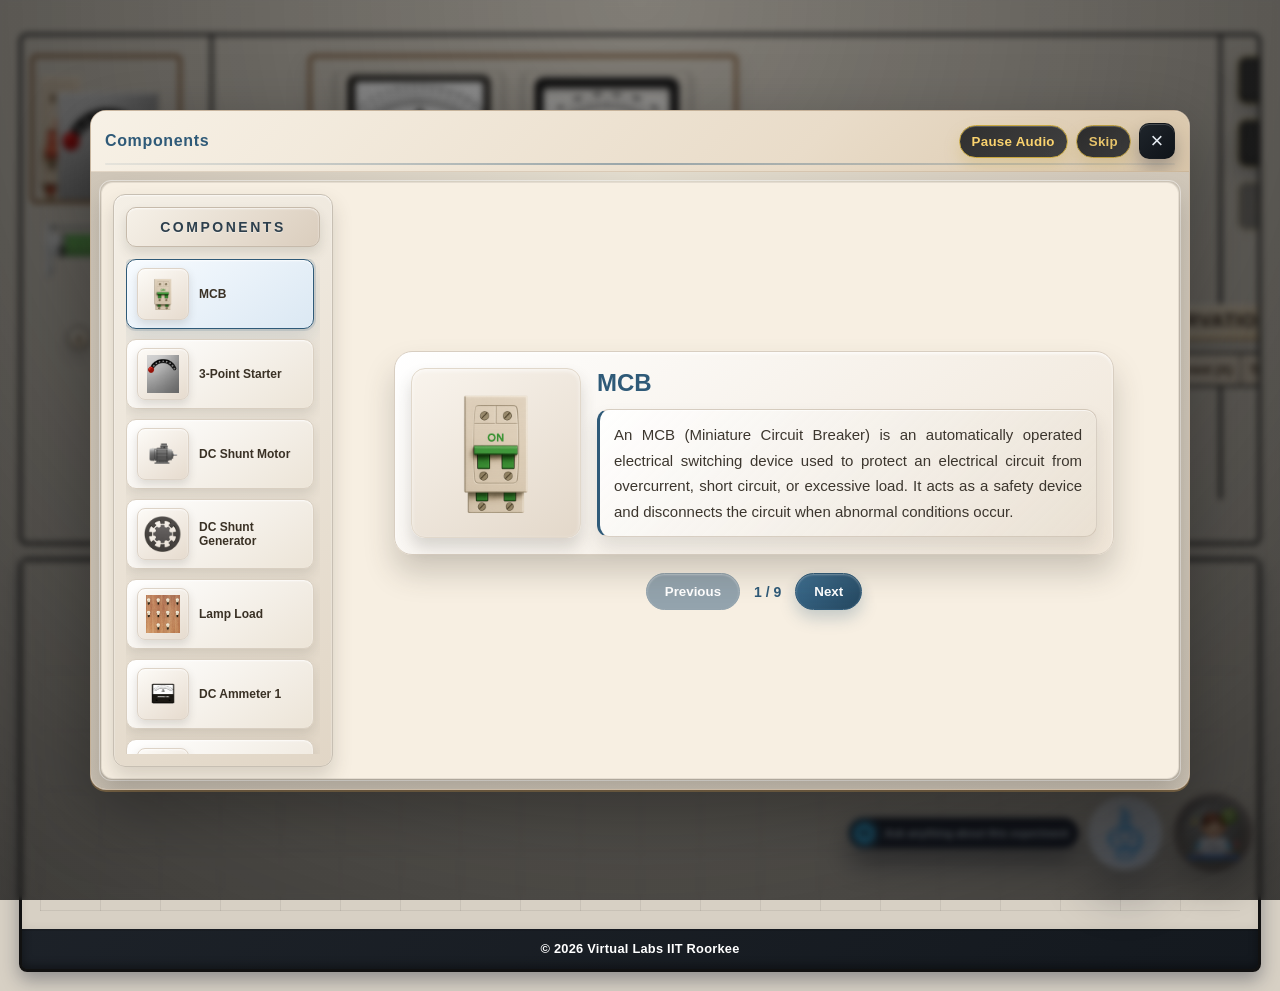
==== static/index.html @ d185694b "first commit" ====
<!DOCTYPE html>
<html lang="en">
<head>
  <meta charset="UTF-8" />
  <meta name="viewport" content="width=device-width, initial-scale=1.0" />
  <title>Virtual Labs | Electrical Machines Lab</title>
    <script src="https://unpkg.com/jsplumb/dist/js/jsplumb.min.js"></script>
    <script src="https://cdn.plot.ly/plotly-latest.min.js"></script>
  <script src="../script/vendor/html2canvas.min.js?v=20260214l"></script>

  <link rel="stylesheet" href="../css/styles.css?v=20260214l" />
  <link rel="stylesheet" href="../css/styles2.css?v=20260214l">
  <link rel="stylesheet" href="../css/chatbot.css?v=20260214l">

</head>

<body>
 <!-- Components Popup Modal -->
<div id="componentsModal" class="components-overlay is-hidden" role="dialog" aria-modal="true" aria-label="Experiment Components">
  <div class="components-overlay__backdrop" data-components-close></div>

  <div class="components-dialog" role="document">
    <div class="components-dialog__header">
      <div class="components-dialog__title">Components</div>

      <div class="components-dialog__actions">
        <button type="button" class="components-skip-btn components-audio-btn" data-components-audio aria-pressed="false">
          <span data-components-audio-label>Play Audio</span>
        </button>
        <button type="button" class="components-skip-btn" data-components-skip>Skip</button>
        <button type="button" class="components-close-btn" data-components-close aria-label="Close Components">&times;</button>
      </div>
    </div>

    <div class="components-dialog__body">
      <iframe
        title="Experiment components"
        src="components_window.html?embed=1"
        referrerpolicy="no-referrer"
        allow="autoplay"
        loading="eager"
      ></iframe>
    </div>
  </div>
</div>

  <main class="panel" >

    <section class="top-row">
      <aside class="left-column">
        <div class="mcb-starter-section">
          <div class="mcb-block">
            <img class="mcb-toggle" src="../images/mcb-off.png" alt="MCB">
            <h3 class="mcb-label">MCB</h3>
            <div>
              
                <button class="point-R">R</button>
                <div id="pointR" class="point"></div>
              
             <button class="point-B">B</button>
             
             <div id="pointB" class="point"></div>
            </div>
          </div>
          <div class="starter-block">
            <h3 class="starter-label">Starter</h3>
            <img class="starter-body" src="../images/starter.png" alt="Starter body">
            <img class="starter-handle" src="../images/starter-handle.png" alt="Starter handle">
            <div>
              <button class="point-L">L</button>
              <button class="point-A">A</button>
              <button class="point-F">F</button>

              <div id="pointL" class="point"></div>
              <div id="pointA" class="point"></div>
              <div id="pointF" class="point"></div>
            </div>

          </div>
        </div>

       
        <div class="rheostat">
          <img src="../images/Rheostat.png" alt="rheostat">
           <div>
              <button class="point-L1">I</button>
              <button class="point-L2">H</button>

              <div id="pointL1" class="point"></div>
              <div id="pointL2" class="point"></div>
            </div>
          
           
        </div>
      </aside>

      <section class="center-column">

        <!-- METER + SLOTS WRAPPER (this fixes drifting) -->
        <div class="meter-area">
 
          <div class="meter-panel">
            <div class="meters">
              
               <h3 id="voltmeter1-label">Voltmeter-1</h3>
               <h3 id="ammter1-label">Ammeter-1</h3>
              

              <div class="meter-card">
                <img class="ammeter-img" src="../images/ammeter.png" alt="Ammeter">
                <div class="meter-needle1">
                  <img src="../images/needle.png" alt="needle">
                </div>
                
                <div>
                    <button class="point-C">C</button>
                   <button class="point-D">D</button>
                     
                    <div id="pointC" class="point"></div>
                   <div id="pointD" class="point"></div>
                   
                </div>
              </div>

              <div class="meter-card">
                 <img id="vlt" src="../images/voltmeter.png" alt="Voltmeter">
                <div class="meter-needle3">
                  <img src="../images/needle.png" alt="needle">
                </div>
                <div>
                   <button class="point-E">E</button>
                   <button class="point-G">G</button>
                     
                   <div id="pointE" class="point"></div>
                   <div id="pointG" class="point"></div>
                   
                </div>
            </div>
          </div>
        </div>
         
        <div class="workspace">
          
          <div class="equipment-row">
            
            <div class="assembly">
             
              <div class="motor-box">
                <img src="../images/shuntmotor.png" alt="Motor">
                <h3 class="dc-motor-label">
                  DC Shunt Motor
                </h3>
                <div>
                  <button class="point-A1">A1</button>
                  <button class="point-Z1">Z1</button>
                        
                  <div id="pointA1" class="point"></div>
                  <div id="pointZ1" class="point"></div>
                   
                </div>
                <div>
                  <button class="point-A2">A2</button>
                  <button class="point-Z2">Z2</button>
                        
                  <div id="pointA2" class="point"></div>
                  <div id="pointZ2" class="point"></div>
                   
                </div>
              </div>

              <div class="coupler">
                <img src="../images/shaft.png" alt="Coupling shaft">
              </div>

              <div class="generator-box">
                <img class="generator-body" src="../images/Rotor-body.png" alt="Rotor body">
                <img class="generator-rotor" id="gr" src="../images/Generator-Rotor.png" alt="Generator rotor">               
                <h3 class="dc-generator-label">
                  DC Shunt Generator
                </h3>
                  <div>
                     <button class="point-A3">A3</button>
                     <button class="point-Z3">Z3</button>
                           
                     <div id="pointA3" class="point"></div>
                     <div id="pointZ3" class="point"></div>
                   
                </div>
                  <div>
                     <button class="point-A4">A4</button>
                     <button class="point-Z4">Z4</button>
                           
                     <div id="pointA4" class="point"></div>
                     <div id="pointZ4" class="point"></div>
                   
                </div>
              </div>
           </div>
         </div>
        </div>

        <section class="observation-section observation-floating">
          <div class="observation-header">
            <div>
              <h3 class="table-label">Observation Table</h3>
            </div>
          </div>
          <div class="observation-table-wrapper">
            <table id="observationTable">
              <thead>
                <tr>
                  <th>S. No.</th>
                  <th>Load Current (A)</th>
                  <th>Terminal Voltage (V)</th>
                </tr>
             </thead>
             <tbody id="observationBody">
             </tbody>
             </table>
          </div>
     
        </section>
             <div class="graph-actions">
          <button class="graph-pill-btn gold-btn" type="button">
            <span class="btn-icon" aria-hidden="true">
              <svg viewBox="0 0 24 24" fill="none" stroke="currentColor" stroke-width="1.9" stroke-linecap="round" stroke-linejoin="round" aria-hidden="true" focusable="false">
                <path d="M23 6l-9.5 9.5-5-5L1 18" />
                <path d="M17 6h6v6" />
              </svg>
            </span>
            <span class="btn-label">Graph</span>
          </button>
          <button class="graph-pill-btn gold-btn" type="button">
            <span class="btn-icon" aria-hidden="true">
              <svg viewBox="0 0 24 24" fill="none" stroke="currentColor" stroke-width="1.9" stroke-linecap="round" stroke-linejoin="round" aria-hidden="true" focusable="false">
                <path d="M14 2H6a2 2 0 00-2 2v16a2 2 0 002 2h12a2 2 0 002-2V8z" />
                <path d="M14 2v6h6" />
                <path d="M16 13H8" />
                <path d="M16 17H8" />
                <path d="M10 9H8" />
              </svg>
            </span>
            <span class="btn-label">Report</span>
          </button>
          <button class="graph-pill-btn gold-btn" type="button">
            <span class="btn-icon" aria-hidden="true">
              <svg viewBox="0 0 24 24" fill="none" stroke="currentColor" stroke-width="1.9" stroke-linecap="round" stroke-linejoin="round" aria-hidden="true" focusable="false">
                <path d="M6 9V2h12v7" />
                <path d="M6 18H4a2 2 0 01-2-2v-5a2 2 0 012-2h16a2 2 0 012 2v5a2 2 0 01-2 2h-2" />
                <rect x="6" y="14" width="12" height="8" />
              </svg>
            </span>
            <span class="btn-label">Print</span>
          </button>
        </div>
      </section>
      <div id="pill-stack">
         <div class="instructions-wrapper">
           <button class="pill-btn instructions-btn gold-btn" type="button">
             <span class="btn-icon" aria-hidden="true">
               <svg viewBox="0 0 24 24" fill="none" stroke="currentColor" stroke-width="1.9" stroke-linecap="round" stroke-linejoin="round" aria-hidden="true" focusable="false">
                 <circle cx="12" cy="12" r="10" />
                 <path d="M12 16v-4" />
                 <path d="M12 8h.01" />
               </svg>
             </span>
             <span class="btn-label">Instructions</span>
           </button>
            <div class="instructions-panel" role="note" aria-label="Experiment instructions preview">
             <h4>STEP 1: Make connections as per instructions below:</h4>
             <table class="conn-table">
               <tr>
                 <th>From</th>
                 <td>R</td><td>R</td><td>B</td><td>B</td><td>A2</td><td>L</td><td>F</td><td>A</td><td>L2</td><td>A4</td><td>Z4</td><td>I</td><td>J</td><td>H</td><td>H</td>
               </tr>
               <tr>
                 <th>To</th>
                 <td>C</td><td>E</td><td>G</td><td>A2</td><td>Z2</td><td>D</td><td>Z1</td><td>A1</td><td>A4</td><td>Z4</td><td>K</td><td>J</td><td>L1</td><td>A3</td><td>Z3</td>
               </tr>
             </table>
 
             <p><strong>STEP 2:</strong> Click on <b>"Check"</b> Button for checking the connections.</p>
             <p><strong>STEP 3:</strong> If connections are correct, MCB will be turned ON.</p>
             <p><strong>STEP 4:</strong> Select the number of Bulbs from the Lamp load.</p>
             <p><strong>STEP 5:</strong> Click on <b>"Add To Table"</b> Button to add the values to the Observation Table.</p>
             <p><strong>STEP 6:</strong> Add different values to the Table by increasing the lamp load.</p>
             <p><strong>STEP 7:</strong> Click on <b>"Graph"</b> Button to create the graph.</p>
             <p><strong>STEP 8:</strong> Click on <b>"Print"</b> Button to print the webpage.</p>
             <p><strong>STEP 9:</strong> Click on <b>"Reset"</b> Button to reset the webpage.</p>
           </div>
          </div>
          <button class="pill-btn speak-btn gold-btn" type="button" aria-pressed="false" >
            <span class="speak-btn__icon" aria-hidden="true">
              <svg class="speak-btn__svg" viewBox="0 0 24 24" fill="none" stroke="currentColor" stroke-width="1.8" stroke-linecap="round" stroke-linejoin="round" focusable="false" aria-hidden="true">
                <path d="M11 5L6 9H3v6h3l5 4V5z" />
                <path class="speak-btn__wave wave-1" d="M15.5 8.5a4 4 0 010 7" />
                <path class="speak-btn__wave wave-2" d="M17.8 6.2a7 7 0 010 11.6" />
                <path class="speak-btn__wave wave-3" d="M20.1 3.9a10 10 0 010 16.2" />
              </svg>
            </span>
            <span class="speak-btn__label">Tap To Listen</span>
          </button>
            <button class="pill-btn gold-btn" type="button">
              <span class="btn-icon" aria-hidden="true">
                <svg viewBox="0 0 24 24" fill="none" stroke="currentColor" stroke-width="1.9" stroke-linecap="round" stroke-linejoin="round" aria-hidden="true" focusable="false">
                  <path d="M20 6L9 17l-5-5" />
                </svg>
              </span>
              <span class="btn-label">Check</span>
            </button>
            
             <button class="pill-btn gold-btn" type="button">
               <span class="btn-icon" aria-hidden="true">
                 <svg viewBox="0 0 24 24" fill="none" stroke="currentColor" stroke-width="1.9" stroke-linecap="round" stroke-linejoin="round" aria-hidden="true" focusable="false">
                   <path d="M10 13a5 5 0 007.07 0l1.41-1.41a5 5 0 00-7.07-7.07L10 5" />
                   <path d="M14 11a5 5 0 00-7.07 0L5.5 12.5a5 5 0 007.07 7.07L14 19" />
                 </svg>
               </span>
               <span class="btn-label">Auto Connect</span>
             </button>
            <button class="pill-btn gold-btn" type="button">
              <span class="btn-icon" aria-hidden="true">
                <svg viewBox="0 0 24 24" fill="none" stroke="currentColor" stroke-width="1.9" stroke-linecap="round" stroke-linejoin="round" aria-hidden="true" focusable="false">
                  <rect x="3" y="3" width="18" height="18" rx="2" ry="2" />
                  <path d="M12 8v8" />
                  <path d="M8 12h8" />
                </svg>
              </span>
              <span class="btn-label">Add To Table</span>
            </button>
            <button class="pill-btn gold-btn" type="button">
              <span class="btn-icon" aria-hidden="true">
                <svg viewBox="0 0 24 24" fill="none" stroke="currentColor" stroke-width="1.9" stroke-linecap="round" stroke-linejoin="round" aria-hidden="true" focusable="false">
                  <path d="M1 4v6h6" />
                  <path d="M3.51 15a9 9 0 102.13-9.36L1 10" />
                </svg>
              </span>
              <span class="btn-label">Reset</span>
            </button>
        </div>
     </section>

  
    <div id="instructionModal" class="instruction-overlay is-hidden" role="dialog" aria-modal="true" aria-label="Experiment instructions">
      <div class="instruction-overlay__backdrop"></div>
      <div class="instruction-dialog animate-fadeInUp">
        <button type="button" class="instruction-close" aria-label="Close instructions">&times;</button>
        <section class="vl-card p-6 instruction-body">
          <div class="space-y-8 text-gray-700 text-lg leading-relaxed">
            <div class="overflow-auto rounded-lg shadow border border-gray-200 instruction-table-wrapper">
              <table class="min-w-[1100px] w-full table-fixed divide-y divide-gray-200">
                <caption class="sr-only">Connections mapping between 'From' and 'To' terminals</caption>
                <thead class="bg-gray-50">
                  <tr>
                    <th class="sticky top-0 z-10 px-4 py-3 text-left text-sm font-semibold text-gray-700 bg-gray-50">From</th>
                    <th class="sticky top-0 z-10 px-3 py-3 text-center text-xs font-medium text-gray-600 uppercase">R</th>
                    <th class="sticky top-0 z-10 px-3 py-3 text-center text-xs font-medium text-gray-600 uppercase">R</th>
                    <th class="sticky top-0 z-10 px-3 py-3 text-center text-xs font-medium text-gray-600 uppercase">B</th>
                    <th class="sticky top-0 z-10 px-3 py-3 text-center text-xs font-medium text-gray-600 uppercase">B</th>
                    <th class="sticky top-0 z-10 px-3 py-3 text-center text-xs font-medium text-gray-600 uppercase">A2</th>
                    <th class="sticky top-0 z-10 px-3 py-3 text-center text-xs font-medium text-gray-600 uppercase">L</th>
                    <th class="sticky top-0 z-10 px-3 py-3 text-center text-xs font-medium text-gray-600 uppercase">F</th>
                    <th class="sticky top-0 z-10 px-3 py-3 text-center text-xs font-medium text-gray-600 uppercase">A</th>
                    <th class="sticky top-0 z-10 px-3 py-3 text-center text-xs font-medium text-gray-600 uppercase">L2</th>
                    <th class="sticky top-0 z-10 px-3 py-3 text-center text-xs font-medium text-gray-600 uppercase">A4</th>
                    <th class="sticky top-0 z-10 px-3 py-3 text-center text-xs font-medium text-gray-600 uppercase">Z4</th>
                    <th class="sticky top-0 z-10 px-3 py-3 text-center text-xs font-medium text-gray-600 uppercase">I</th>
                    <th class="sticky top-0 z-10 px-3 py-3 text-center text-xs font-medium text-gray-600 uppercase">J</th>
                    <th class="sticky top-0 z-10 px-3 py-3 text-center text-xs font-medium text-gray-600 uppercase">H</th>
                    <th class="sticky top-0 z-10 px-3 py-3 text-center text-xs font-medium text-gray-600 uppercase">H</th>
                  </tr>
                </thead>
                <tbody class="bg-white divide-y divide-gray-100 text-sm">
                  <tr class="hover:bg-gray-50">
                    <td class="px-4 py-3 font-medium text-gray-800 bg-gray-50">To</td>
                    <td class="px-3 py-3 text-center">C</td>
                    <td class="px-3 py-3 text-center">E</td>
                    <td class="px-3 py-3 text-center">G</td>
                    <td class="px-3 py-3 text-center">A2</td>
                    <td class="px-3 py-3 text-center">Z2</td>
                    <td class="px-3 py-3 text-center">D</td>
                    <td class="px-3 py-3 text-center">Z1</td>
                    <td class="px-3 py-3 text-center">A1</td>
                    <td class="px-3 py-3 text-center">A4</td>
                    <td class="px-3 py-3 text-center">Z4</td>
                    <td class="px-3 py-3 text-center">K</td>
                    <td class="px-3 py-3 text-center">J</td>
                    <td class="px-3 py-3 text-center">L1</td>
                    <td class="px-3 py-3 text-center">A3</td>
                    <td class="px-3 py-3 text-center">Z3</td>
                  </tr>
                </tbody>
              </table>
            </div>

            <div class="mt-3 text-xs text-gray-600 instruction-legend">
              <span class="inline-block mr-4"><span class="inline-block w-3 h-3 bg-gray-100 mr-1 align-middle rounded-sm"></span>Terminals legend</span>
              <span class="inline-block mr-4">&bull; <strong>From</strong> = source terminal</span>
              <span class="inline-block">&bull; <strong>To</strong> = destination terminal</span>
            </div>

            <div class="flex justify-center my-8">
              <img src="../../images/Procedure.png" alt="Correct Connections Diagram" class="max-w-full h-auto rounded-lg shadow-lg instruction-image" style="max-height: 500px;">
            </div>

            <div class="space-y-4 instruction-steplist">
              <p><strong>STEP 2:</strong> Click on <b>"Check"</b> Button for checking the connections.</p>
              <p><strong>STEP 3:</strong> If connections are correct, MCB will be turned ON.</p>
              <p><strong>STEP 4:</strong> Select the number of Bulbs from the Lamp load.</p>
              <p><strong>STEP 5:</strong> Click on <b>"Add To Table"</b> Button to add the values to the Observation Table.</p>
              <p><strong>STEP 6:</strong> Add different values to the Table by increasing the lamp load.</p>
              <p><strong>STEP 7:</strong> Click on <b>"Graph"</b> Button to create the graph.</p>
              <p><strong>STEP 8:</strong> Click on <b>"Print"</b> Button to print the webpage.</p>
              <p><strong>STEP 9:</strong> Click on <b>"Reset"</b> Button to reset the webpage.</p>
            </div>
          </div>
        </section>
      </div>
    </div>
  </main>  

  <footer class="panel-footer">
    <section class="graph-section">
      <div class="graph-header">
        <div class="graph-title">
          <h3>Output Graph</h3>
        </div>
     
      </div>
      <div class="graph-canvas">
        <div class="graph-bars" id="graphBars"></div>
        <div id="graphPlot" class="graph-plot" aria-label="Voltage vs Current graph"></div>
      </div>
    </section>
    <div style="color: white;" class="panel-footer__copyright">&copy; 2026 Virtual Labs IIT Roorkee</div>
  </footer>

  <div class="chatbot-widget">
    <div class="chatbot-panel" data-chat-url="https://vlab-exp-2.netlify.app/">
  <div class="chatbot-panel-header">
  <div>
    <p class="chatbot-panel-title">Virtual Lab Assistant</p>
    <p class="chatbot-panel-caption">Ask anything about this experiment</p>
  </div>

  <div class="chatbot-panel-actions">
    <button type="button" class="chatbot-panel-close" aria-label="Close chatbot">
      <svg viewBox="0 0 24 24" width="18" height="18" fill="none" stroke="currentColor" stroke-width="2"
        stroke-linecap="round" stroke-linejoin="round" aria-hidden="true" focusable="false">
        <line x1="18" y1="6" x2="6" y2="18"></line>
        <line x1="6" y1="6" x2="18" y2="18"></line>
      </svg>
    </button>
  </div>
</div>

      <div class="chatbot-panel-body">
        <div class="chatbot-panel-placeholder">Loading area for your chatbot. Update the <strong>data-chat-url</strong> to match your deployment.</div>
        <iframe title="Chatbot assistant" referrerpolicy="no-referrer" scrolling="no"></iframe>
      </div>
    </div>

    <div class="chatbot-launcher-row">
      <button type="button" class="chatbot-launcher" aria-expanded="false" aria-label="Open chatbot assistant">
        <span class="chatbot-hint-bubble">
          <span class="chatbot-hint-dot">Hi</span>
          Ask anything about this experiment
        </span>
        <img src="../images/chatbot.png" alt="" aria-hidden="true" class="chatbot-launcher-image">
      </button>
      <button
        type="button"
        class="components-launcher"
        data-open-components
        aria-label="Open components"
        title="Components"
      >
         <img src="../images/component.png" alt="" class="components-launcher__icon" aria-hidden="true">
      </button>
    </div>
  </div>

  <div id="warningModal" class="modal" role="dialog" aria-modal="true" aria-labelledby="modalTitle" aria-describedby="modalMessage">
    <div class="modal-box danger" role="document">
      <h2 id="modalTitle">Alert</h2>
      <p id="modalMessage"></p>
      <button type="button" class="modal-close-btn" data-modal-close>OK</button>
    </div>
  </div>

  <audio id="alertSound" preload="auto"></audio>

  <audio id="chatbot-notification-audio" preload="auto">
    <source src="../audio/live-chat-353605.mp3" type="audio/mpeg">
  </audio>
</body>

<script src="../tracking.js"></script>
<script src="../script/state.js"></script>
<script src="../script/speech.js"></script>
<script src="../script/popup.js"></script>
<script src="../script/wiring.js"></script>
<script src="../script/readings.js"></script>
<script src="../script/tooltips.js"></script>
<script src="../script/chatbot.js"></script>
<script src="../script/components.js"></script>
</html>
---- css/styles.css ----
/* =========================
   GLOBAL RESET
========================= */
* {
  box-sizing: border-box;
  margin: 0;
  padding: 0;
}

*::before,
*::after {
  box-sizing: border-box;
}

img {
  max-width: 100%;
  height: auto;
  display: block;
}

.sr-only {
  position: absolute;
  width: 1px;
  height: 1px;
  padding: 0;
  margin: -1px;
  overflow: hidden;
  clip: rect(0, 0, 0, 0);
  white-space: nowrap;
  border: 0;
}

:root {
  --bg: #d7d0c4;
  --ink: #111;
  --wood-border: #8c6a48;

  /* Adjusted: slightly smaller gutters for better fit */
  --gutter: clamp(10px, 1.5vw, 20px);
  --panel-max: 1900px;
}


body {
 
  background: var(--bg);
  font-family: 'Lucida Sans', 'Lucida Sans Regular', 'Lucida Grande', 'Lucida Sans Unicode', Geneva, Verdana, sans-serif;

  display: flex;
  flex-direction: column;
  align-items: center;
  justify-content: flex-start;

  /* Use one gutter variable everywhere */
  padding: var(--gutter);

  /* Prevent 1–2px horizontal scroll from rounding at 110%/125% zoom */
  overflow-x: clip;
}

/* MAIN WINDOW (the border you want fixed + always inside viewport) */
.panel {
  /* Always fit inside viewport minus gutters */
  width: min(var(--panel-max), calc(100vw - (var(--gutter) + var(--gutter))));
  max-width: 100%;

  /* Keep the whole window visible and scroll INSIDE it - only Y by default */
  max-height: calc(290dvh - (var(--gutter) + var(--gutter)));
  overflow-y: auto;
  overflow-x: hidden;

  border: 3px solid var(--ink);
  background: var(--bg);
  display: flex;
  flex-direction: column;
  gap: clamp(8px, 1.5vw, 16px);

  /* Optional but makes it look like a real window */
  border-radius: 8px;
  scrollbar-gutter: stable both-edges;
  -webkit-overflow-scrolling: touch;
  margin-top: clamp(8px, 1.2vw, 14px);
}

.top-row {
  display: grid;
  grid-template-columns: 1fr 2.6fr 1.2fr;
  gap: clamp(8px, 2vw, 16px);
  padding-bottom: clamp(120px, 1.5vw, 10px);
  position: relative;
  align-items: stretch;
}

.left-column {
  padding: clamp(12px, 2vw, 18px);
  border-right: 3px solid var(--ink);
  width: 80%;
  max-width: 80%;
  min-height: 120%;
  height: 100%;
}

.center-column {
  padding: clamp(12px, 2vw, 18px);
  border-right: 3px solid var(--ink);
  width: 100%;
  max-width: 100%;
  min-height: 120%;
  height: 100%;
}

.center-column {
  border-right: 3px solid var(--ink);
  display: flex;
  flex-direction: column;
  gap: clamp(19px, 2.5vw, 0px);
  position: relative;
  width: 100%;
  margin: 0px -50px;
}
 
/* =========================
   HEADINGS
========================= */
h3 {
  margin: 0;
  letter-spacing: 0.04em;
  text-transform: uppercase;
  color: #2c1a0a;
  background: linear-gradient(135deg, #fdf7e7, #e8d6b8 55%, #d7bc90);
  padding: 6px 12px;
  border-radius: 4px;
  display: inline-block;
  box-shadow: 0 2px 0 #b08a55, 0 6px 12px rgba(0, 0, 0, 0.18), inset 0 1px 0 rgba(255, 255, 255, 0.8);
  text-shadow: 0 1px 0 #fff, 0 2px 4px rgba(0, 0, 0, 0.25);
}


.mcb-starter-section {
  background-image: url(../images/wooden-texture.jpg);
  background-size: cover;
  background-position: center;
  border: 4px solid var(--wood-border);
  border-radius: 6px;
  position: relative;
  width: 100%;
  max-width: 350px;
  aspect-ratio: 4 / 3;
  overflow: hidden;
  margin: 0 auto clamp(10px, 2vw, 18px);
  height: 35%;
  right: 10px;
}

.mcb-block {
  position: absolute;
  top: 1%;
  left: -5.125%;
  width: 46.875%;
}

.mcb-toggle {
  width: 100%;
  height: 160px;
  display: block;
}

.starter-block {
  position: absolute;
  top: -11.42%;
  right: -2.25%;
}

.starter-body {
  display: block;
  width: 111.11%;
  height: 235px;
}

.starter-handle {
  position: absolute;
  width: 16.67%;
  height: auto;
  top: 37.04%;
  left: 16.67%;
  transform: none;
  cursor: default;
  z-index: 5;
  pointer-events: auto;
}

.starter-handle:active {
  cursor: default;
}

.starter-handle.moved {
  left: 68%;
  top: 35%;
}

.led-row {
  display: flex;
  gap: clamp(6px, 1vw, 10px);
}

.led {
  width: clamp(14px, 2vw, 20px);
  aspect-ratio: 1;
  border-radius: 50%;
  background: radial-gradient(circle at 30% 30%, #ffefe5, #ff4c4c 55%, #8f0000 90%);
  box-shadow: 0 0 10px rgba(255, 76, 76, 0.8);
}

/* =========================
   LAMP BOARD
========================= */
.lamp-board {
  position: relative;
  top: 4px;
  width: 100%;
  max-width: 290px;
  height: 380px;
  left: -8px;

  /* Removed fixed height: let aspect-ratio control for responsiveness */
  aspect-ratio: 4 / 3;
  padding: clamp(12px, 1.8vw, 18px);
  background-image: url(../images/wooden-texture.jpg);
  background-size: cover;
  background-position: center;
  border: 4px solid var(--wood-border);
  border-radius: 6px;
  display: flex;
  flex-direction: column;
  align-items: center;
  gap: clamp(8px, 1.2vw, 12px);
  box-shadow: inset 0 0 8px rgba(0, 0, 0, 0.12), 0 6px 14px rgba(0, 0, 0, 0.18);
  overflow: visible;
  margin-left: auto;
  margin-right: auto;
}

.lamp-grid {
  width: 120%;
  display: grid;
  grid-template-columns: repeat(4, minmax(0, 1fr));
  gap: clamp(12px, 2vw, 18px);
  justify-items: center;
  align-items: center;
}

.lamp-bulb {
  /* Slightly reduced sizes for better fit */
  width: clamp(170px, 10vw, 220px);
  height: 80px;
  justify-self: center;
  filter: drop-shadow(0 4px 6px rgba(0, 0, 0, 0.25));
  border-radius: 12px;
}

.lamp-grid .lamp-bulb:nth-child(9) {
  grid-column: 2;
}

.lamp-grid .lamp-bulb:nth-child(10) {
  grid-column: 3;
}



/* Dropdown styling to match the warm, tactile theme */
.lampboard-dropdown {
  width: 100%;
  max-width: 300px;
  margin: 0px 0px 1px -12px;
  padding: 2px;
  background: linear-gradient(180deg, #f6eedc, #e8dcc6);
  border: 2px solid rgba(17, 17, 17, 0.25);
  border-radius: 10px;
  box-shadow: 0 8px 16px rgba(0, 0, 0, 0.12), inset 0 1px 0 rgba(255, 255, 255, 0.7);
}

.lampboard-dropdown select {
  width: 100%;
  appearance: none;
  -webkit-appearance: none;
  -moz-appearance: none;
  padding: 10px 38px 10px 14px;
  font-weight: 600;
  letter-spacing: 0.02em;
  color: #2f241a;
  background: linear-gradient(135deg, #fdf7e7, #e4d5bd 55%, #ccb899);
  border: 2px solid rgba(40, 32, 24, 0.35);
  border-radius: 8px;
  box-shadow: inset 0 2px 6px rgba(255, 255, 255, 0.6),
    inset 0 -3px 8px rgba(0, 0, 0, 0.08),
    0 6px 14px rgba(0, 0, 0, 0.15);
  cursor: pointer;
  transition: transform 0.15s ease, box-shadow 0.15s ease, filter 0.15s ease;
  background-image:
    linear-gradient(45deg, transparent 50%, #6a543e 50%),
    linear-gradient(135deg, #6a543e 50%, transparent 50%);
  background-position:
    calc(100% - 18px) calc(50% - 3px),
    calc(100% - 12px) calc(50% - 3px);
  background-size: 8px 8px;
  background-repeat: no-repeat;
}

.lampboard-dropdown select:hover {
  transform: translateY(-1px);
  box-shadow: inset 0 2px 6px rgba(255, 255, 255, 0.7),
    inset 0 -3px 8px rgba(0, 0, 0, 0.1),
    0 10px 18px rgba(0, 0, 0, 0.18);
  filter: saturate(1.03);
}

.lampboard-dropdown select:focus {
  outline: 2px solid #b08452;

}

.lampboard-dropdown select option {
  color: #2f241a;
  font-weight: 600;
  padding: 10px 14px;
  background: linear-gradient(180deg, #fff7e5, #e3d2b8 60%, #ceb896);
  border-bottom: 1px solid rgba(17, 17, 17, 0.15);
}

.lampboard-dropdown select option:checked {
  background: linear-gradient(180deg, #f0dfbf, #d5c09a);
}

.lampboard-dropdown select option:hover {
  background: linear-gradient(180deg, #ffeec7, #e6cda1);
}


.meter-area {
  position: relative;
  left: -200px;
  width: min(200px, 100%);
  margin: 0 auto;
}

.meter-panel {
  width: 45%;
  aspect-ratio: 900 / 230;
  min-height: clamp(250px, 25vw, 270px);
  /* Reduced min-height for better vertical fit */
  height: auto;
  background-image: url(../images/wooden-texture.jpg);
  background-size: cover;
  background-position: center;
  border: 4px solid var(--wood-border);
  border-radius: 6px;
  padding: clamp(10px, 1vw, 14px);
  box-shadow: 0 8px 24px rgba(0, 0, 0, 0.1);
  overflow: visible;
  /* IMPORTANT: don’t clip needles/labels */
  margin: 0 auto;
}

.meters {
  position: relative;
  display: grid;
  grid-template-columns: repeat(4, minmax(140px, 1fr));
  /* Reduced min for better horizontal fit */
  grid-template-rows: auto auto;
  column-gap: clamp(12px, 1.6vw, 18px);
  row-gap: clamp(12px, 2vw, 18px);
  width: 100%;
  height: 100%;
  align-items: start;
  justify-items: center;
  padding-inline: clamp(4px, 1vw, 10px);
  overflow-x: hidden;
  /* Ensure no X overflow */
}

.meter-card {
  position: relative;
  grid-row: 1;
  width: 100%;
  max-width: 240px;
  min-width:140px;
  /* Reduced */
  height: auto;
  aspect-ratio: 5 / 4;
  padding: clamp(4px, 0.8vw, 8px);
  border-radius: 6px;
  box-shadow: inset 0 -3px 6px rgba(0, 0, 0, 0.45), 0 6px 10px rgba(0, 0, 0, 0.2);
  display: flex;
  align-items: center;
  justify-content: center;
  overflow: visible;
}

.meter-card > img {
   
  width: 100%;
  height: 100%;
  object-fit: contain;
  border-radius: 4px;
}
#vlt {
  position: relative;
  top: 5px;
  transform: scale(1.32);
  transform-origin: center;
}
 
.meter-card .ammeter-img {
  transform: scale(1.6);
  transform-origin: center;
}


.meter-card::before,
.meter-card::after {
  content: "";
  position: absolute;
  width: clamp(14px, 1.5vw, 18px);
  aspect-ratio: 1;
  background: url(images/screw.png) center/contain no-repeat;
  opacity: 0.8;
}

.meter-card::before {
  top: 0;
  left: 0;
}

.meter-card::after {
  bottom: 0;
  right: 0;
}

/* ---- NEEDLES (responsive + consistent) ---- */
.meter-needle1,
.meter-needle2 {
  position: absolute;
  width: clamp(30px, 22%, 60px);
  left: 50%;
  top: 52%;
  transform-origin: 50% 82.5%;
  transform: translate(-50%, -82.5%) rotate(0deg);
  pointer-events: none;
  z-index: 5;
}
.meter-needle3,
.meter-needle4  {
  position: absolute;
  width: clamp(30px, 22%, 60px);
  left: 50%;
  top: 53%;
  transform-origin: 50% 82.5%;
  transform: translate(-50%, -82.5%) rotate(0deg);
  pointer-events: none;
  z-index: 5;
}
.meter-needle1,
.meter-needle2 {
  transform: translate(-50%, -82.5%) rotate(-76deg);
}

/* Voltmeter artwork has a lower pivot point */
.meter-needle3,
.meter-needle4 {
   
  transform: translate(-50%, -82.5%) rotate(-49deg);
}



.meter-needle3 img, .meter-needle4 img
 {
  width: 100%;
  height: 54px;
  display: block;
  object-fit: contain;
  border-radius: 0;
  transform: none;
}
.meter-needle1 img, .meter-needle2 img {
  width: 100%;
  height: 58px;
  display: block;
  object-fit: contain;
  border-radius: 0;
  transform: none;
}
/* =========================
   SPEAKING (HIGHLIGHTS)
 ========================= */
@keyframes speakGlowPulse {
  0% {
    box-shadow: 0 0 0 0 rgba(46, 130, 255, 0.0), 0 0 0 0 rgba(255, 196, 46, 0.0);
  }
  45% {
    box-shadow: 0 0 0 6px rgba(46, 130, 255, 0.35), 0 0 18px 8px rgba(255, 196, 46, 0.25);
  }
  100% {
    box-shadow: 0 0 0 0 rgba(46, 130, 255, 0.0), 0 0 0 0 rgba(255, 196, 46, 0.0);
  }
}

/* Highlight terminal label buttons while guided speaking is active */
[class^="point-"].speak-glow,
[class*=" point-"].speak-glow {
  outline: 3px solid rgba(46, 130, 255, 0.85);
  transform: translateY(-2px) scale(1.03);
  filter: saturate(1.08);
  animation: speakGlowPulse 1.35s ease-in-out infinite;
}

/* Add a visible ring around the endpoint anchor element */
.point.speak-glow::after {
  content: "";
  position: absolute;
  left: 0;
  top: 0;
  width: 34px;
  height: 34px;
  border-radius: 999px;
  border: 3px solid rgba(255, 196, 46, 0.95);
  background: rgba(255, 196, 46, 0.12);
  transform: translate(-50%, -50%);
  box-shadow: 0 0 16px rgba(255, 196, 46, 0.6);
  pointer-events: none;
  z-index: 2500;
}

.pill-btn[aria-pressed="true"] {
  filter: saturate(1.1) contrast(1.05);
  box-shadow:
    inset 0 3px 8px rgba(255, 255, 255, 0.55),
    inset 0 -4px 10px rgba(0, 0, 0, 0.08),
    0 12px 22px rgba(0, 0, 0, 0.22);
}

/* Highlight the Tap To Listen button after the components intro */
@keyframes speakAttentionPulse {
  0% {
    box-shadow:
      0 8px 18px rgba(15, 23, 42, 0.35),
      inset 0 1px 0 rgba(255, 255, 255, 0.18),
      inset 0 -3px 10px rgba(0, 0, 0, 0.4),
      0 0 0 0 rgba(46, 130, 255, 0),
      0 0 0 0 rgba(255, 196, 46, 0);
  }
  45% {
    box-shadow:
      0 8px 18px rgba(15, 23, 42, 0.35),
      inset 0 1px 0 rgba(255, 255, 255, 0.18),
      inset 0 -3px 10px rgba(0, 0, 0, 0.4),
      0 0 0 6px rgba(46, 130, 255, 0.35),
      0 0 18px 8px rgba(255, 196, 46, 0.25);
  }
  100% {
    box-shadow:
      0 8px 18px rgba(15, 23, 42, 0.35),
      inset 0 1px 0 rgba(255, 255, 255, 0.18),
      inset 0 -3px 10px rgba(0, 0, 0, 0.4),
      0 0 0 0 rgba(46, 130, 255, 0),
      0 0 0 0 rgba(255, 196, 46, 0);
  }
}

.speak-btn.speak-attention {
  outline: 3px solid rgba(46, 130, 255, 0.85);
  filter: saturate(1.08);
  animation: speakAttentionPulse 1.35s ease-in-out infinite;
}

@media (prefers-reduced-motion: reduce) {
  .speak-btn.speak-attention {
    animation: none;
  }
}

/* =========================
   COMPONENT HOVER TOOLTIP
 ========================= */
@keyframes tooltipPop {
  0% { opacity: 0; transform: translateY(12px) scale(0.96) rotate(-0.5deg); }
  60% { opacity: 1; transform: translateY(-2px) scale(1.02) rotate(0.3deg); }
  100% { opacity: 1; transform: translateY(0) scale(1) rotate(0deg); }
}

@keyframes auroraMove {
  0% { transform: translate3d(-6px,-6px,0); opacity: 0.8; }
  100% { transform: translate3d(8px,8px,0); opacity: 1; }
}

@keyframes accentPulse {
  0% { box-shadow: 0 0 8px rgba(100,220,255,0.45); }
  50% { box-shadow: 0 0 16px rgba(120,200,255,0.9); }
  100% { box-shadow: 0 0 8px rgba(100,220,255,0.45); }
}

.hover-tooltip {
  position: fixed;
  left: 0;
  top: 0;
  background: linear-gradient(135deg, rgba(255,255,255,0.96), rgba(236,246,255,0.96));
  color: #0f1e3a;
  padding: 12px 14px 12px 18px;
  border-radius: 12px;
  font-size: 13px;
  max-width: 320px;
  z-index: 99999;
  pointer-events: none;
  box-shadow: 0 14px 36px rgba(15,30,58,0.18), 0 4px 12px rgba(15,30,58,0.12);
  opacity: 0;
  transform: translateY(6px) scale(0.98);
  transition: opacity 0.12s ease, transform 0.12s ease;
  border: 1px solid rgba(15,30,58,0.08);
  backdrop-filter: blur(8px);
  overflow: hidden;
}

.hover-tooltip::before {
  content: "";
  position: absolute;
  inset: 0;
  border-radius: 12px;
  background:
    radial-gradient(circle at 20% 20%, rgba(85,180,255,0.18), transparent 40%),
    radial-gradient(circle at 80% 10%, rgba(255,255,255,0.14), transparent 32%);
  pointer-events: none;
  animation: auroraMove 5s ease-in-out infinite alternate;
}

.hover-tooltip.show {
  opacity: 1;
  transform: translateY(0) scale(1);
  animation: tooltipPop 0.22s ease-out;
}

.hover-tooltip__body {
  position: relative;
  display: flex;
  gap: 10px;
  align-items: flex-start;
  z-index: 1;
}

.hover-tooltip__accent {
  width: 8px;
  height: 30px;
  border-radius: 4px;
  background: linear-gradient(180deg, #5ec4ff, #43b0ff);
  box-shadow: 0 0 10px rgba(90,190,255,0.55);
  flex-shrink: 0;
  margin-top: 2px;
  animation: accentPulse 2.5s ease-in-out infinite;
}

.hover-tooltip__text {
  line-height: 1.45;
  letter-spacing: 0;
  font-weight: 600;
  color: #152a44;
  text-align: justify;
  text-align-last: left;
  text-justify: auto;
  word-spacing: normal;
  hyphens: auto;
}

/* ---- LABELS (always below meters, never cut) ---- */
#ammter1-label,
#voltmeter1-label,
#ammter2-label,
#voltmeter2-label {
  margin-top: 40px;
  position: absolute;
  top: -35px;
  left: 38px;
  grid-row: 2;
  letter-spacing: 0.08em;
  font-size: clamp(0.88rem, 0.5vw, 0.89rem);
  color: #3b2f24;
  font-weight: 700;
  white-space: nowrap;
  width: 150px;
  padding: 4px 12px;
  background: linear-gradient(135deg, #fff7e2, #e3cfa5);
  box-shadow: 0 3px 0 #b18c58, 0 6px 12px rgba(0, 0, 0, 0.2), inset 0 1px 0 rgba(255, 255, 255, 0.8);
  text-shadow: 0 1px 0 #fff, 0 2px 4px rgba(0, 0, 0, 0.25);
  border-radius: 4px;
  text-align: center;

}

#ammter1-label {
  grid-column: 1;
}

#voltmeter1-label {
  grid-column: 2;
}

#ammter2-label {
  grid-column: 3;
}

#voltmeter2-label {
  grid-column: 4;
}
 
/* On very small widths, further reduce to prevent squeeze/overflow */
@media (max-width: 720px) {
  .meters {
    grid-template-columns: repeat(4, minmax(110px, 1fr));
    /* Further reduced */
    padding: 0 clamp(10px, 2vw, 16px);
    overflow-x: hidden;
  }

  .meter-card {
    min-width: 110px;
    aspect-ratio: 5 / 4;
  }
}

/* Additional media for very small screens: stack meters into 2x2 grid */
@media (max-width: 600px) {
  .meters {
    grid-template-columns: repeat(2, 1fr);
    grid-template-rows: repeat(4, auto);
    /* 2 rows of meters + 2 rows of labels */
  }

  #ammter1-label {
    grid-column: 1;
    grid-row: 3;
  }

  #voltmeter1-label {
    grid-column: 2;
    grid-row: 3;
  }

  #ammter2-label {
    grid-column: 1;
    grid-row: 4;
  }

  #voltmeter2-label {
    grid-column: 2;
    grid-row: 4;
  }

  .meter-card:nth-child(3) {
    grid-row: 2;
  }

  .meter-card:nth-child(4) {
    grid-row: 2;
  }
}
.lamp-load-label { 
  position: absolute;
  top: 87%;
  left: 55px;
  grid-row: 2;
  letter-spacing: 0.08em;
  font-size: clamp(0.88rem, 0.5vw, 0.89rem);
  color: #3b2f24;
  font-weight: 700;
  white-space: nowrap;
  width: 150px;
  padding: 4px 12px;
  background: linear-gradient(135deg, #fff7e2, #e3cfa5);
  box-shadow: 0 3px 0 #b18c58, 0 6px 12px rgba(0, 0, 0, 0.2), inset 0 1px 0 rgba(255, 255, 255, 0.8);
  text-shadow: 0 1px 0 #fff, 0 2px 4px rgba(0, 0, 0, 0.25);
  border-radius: 4px;
  text-align: center;
}
.dc-motor-label {
  position: absolute;
  top: 117%;
  left: 20px;
  grid-row: 2;
  letter-spacing: 0.08em;
  font-size: clamp(0.88rem, 0.5vw, 0.89rem);
  color: #3b2f24;
  font-weight: 700;
  white-space: nowrap;
  width: 200px;
  padding: 4px 12px;
  background: linear-gradient(135deg, #fff7e2, #e3cfa5);
  box-shadow: 0 3px 0 #b18c58, 0 6px 12px rgba(0, 0, 0, 0.2), inset 0 1px 0 rgba(255, 255, 255, 0.8);
  text-shadow: 0 1px 0 #fff, 0 2px 4px rgba(0, 0, 0, 0.25);
  border-radius: 4px;
  text-align: center;
}
.dc-generator-label {
    position: absolute;
  top: 117%;
  left: 10px;
  grid-row: 2;
  letter-spacing: 0.08em;
  font-size: clamp(0.88rem, 0.5vw, 0.89rem);
  color: #3b2f24;
  font-weight: 700;
  white-space: nowrap;
  width: 230px;
  padding: 4px 12px;
  background: linear-gradient(135deg, #fff7e2, #e3cfa5);
  box-shadow: 0 3px 0 #b18c58, 0 6px 12px rgba(0, 0, 0, 0.2), inset 0 1px 0 rgba(255, 255, 255, 0.8);
  text-shadow: 0 1px 0 #fff, 0 2px 4px rgba(0, 0, 0, 0.25);
  border-radius: 4px;
  text-align: center;
}
/* =========================
   WORKSPACE
========================= */
.workspace {
  position: absolute;
  top: 380px;
  left: 206px;
  height: 295px;
  display: flex;
  flex-direction: column;
  align-items: flex-start;
  justify-content: center;
  border: 3px solid var(--ink);
  gap: clamp(18px, 2.5vw, 28px);
  padding: clamp(12px, 2vw, 18px);
}

.equipment-row {
  display: flex;
  align-items: flex-start;
  justify-content: center;
  flex-direction: column;
  gap: clamp(12px, 2vw, 20px);
  /* Reduced gap */
}

.assembly {
  display: flex;
  align-items: center;
  justify-content: center;
  gap: clamp(2px, 0.5vw, 6px);
  min-width: clamp(320px, 45vw, 500px);
}

.motor-box,
.generator-box {
  width: 100%;
  aspect-ratio: 1;
  border: 3px solid var(--ink);
  background: linear-gradient(180deg, #b7b2a6, #c5bfb2);
  display: flex;
  align-items: center;
  justify-content: center;
  padding: clamp(12px, 2vw, 18px);
  position: relative;
  height: 250px;
}

.motor-box img {
  width: 100%;
  height: 100%; 
  position: absolute;
  top: -10px;
  left: 12.5%;
}

.generator-body img{
  width: 100%;
  height: 100%;
}

.generator-rotor {
  position: absolute;
  width: 45%;
  height: 45%;
  top: 50%;
  left: 50%;
  transform: translate(-50%, -50%);
  transform-origin: 50% 50%;
  pointer-events: none;
}

.generator-rotor.spinning {
  animation: generator-spin 1s linear infinite;
}

@keyframes generator-spin {
  from {
    transform: translate(-50%, -50%) rotate(0deg);
  }
  to {
    transform: translate(-50%, -50%) rotate(360deg);
  }
}

.coupler {
  /* Slightly reduced */
  width: 80px;
  height: auto;
  display: flex;
  justify-content: center;
  flex-shrink: 0;
  margin: 0 clamp(-19px, -1.5vw, -6px);
}

.coupler img {
  width: 100%;
  
}




/* .littledot {
  width: clamp(12px, 2vw, 18px);
  height: clamp(12px, 2vw, 18px);
  border-radius: 50%;
  background: radial-gradient(circle at 35% 35%, #fefefe, #111 70%);
  border: 2px solid var(--ink);
  box-shadow: 0 0 6px rgba(0, 0, 0, 0.35);
  display: inline-block;
  cursor: pointer;
} */
/* 
.connector .label {
  font-size: 0.9rem;
  font-weight: 600;
  color: #1b2a78;
  letter-spacing: 0.02em;
} */

/* =========================
   TABLE
========================= */
.data-table {
  position: absolute;
  top: 320px;
  right: 20px;
  width: 35%;
  min-width: 240px;
  border: 3px solid var(--ink);
  background: #e5dfd3;
  display: grid;
  grid-template-rows: auto repeat(5, 1fr);
}

.table-header,
.table-row {
  display: grid;
  grid-template-columns: 1fr 1.2fr 1.2fr;
  border-bottom: 2px solid var(--ink);
}

.table-header span {
  padding: 8px;
  border-right: 2px solid var(--ink);
  font-size: 0.9rem;
  font-weight: 600;
}

.table-header span:last-child {
  border-right: none;
}

.table-row {
  min-height: 35px;
  align-items: stretch;
}

.table-row span {
  border-right: 2px solid var(--ink);
}

.table-row span:last-child {
  border-right: none;
}




@keyframes pill-sheen {
  from {
    transform: translateX(-140%);
  }

  to {
    transform: translateX(140%);
  }
}

/* =========================
   OBSERVATION TABLE
========================= */
.observation-section {
  width: 100%;
  background: var(--bg);
  /* border: 2px solid var(--ink);
  border-radius: 6px;
  padding: clamp(10px, 2vw, 14px);
  box-shadow: inset 0 0 8px rgba(0, 0, 0, 0.08); */
  display: flex;
  flex-direction: column;
  gap: clamp(10px, 2vw, 14px);
}

.observation-header {
 
  position: relative;
  right: 10px;
  display: flex;
  flex-wrap: wrap;
  gap: 12px;
  justify-content: space-between;
  align-items: flex-end;
}
.table-label {
  position: relative;
  left: 60px;
}
.observation-caption {
  margin-top: 6px;
  color: #3c3227;
  font-size: 0.95rem;
}

.live-readings {
  display: flex;
  flex-wrap: wrap;
  gap: 10px;
}

.reading-pill {
  display: inline-flex;
  align-items: center;
  gap: 6px;
  padding: 8px 12px;
  background: linear-gradient(135deg, #fdf5e6, #e5d5bc 55%, #cdb89d);
  border: 2px solid rgba(40, 32, 24, 0.35);
  border-radius: 999px;
  box-shadow: inset 0 2px 6px rgba(255, 255, 255, 0.6),
    inset 0 -3px 8px rgba(0, 0, 0, 0.08),
    0 6px 12px rgba(0, 0, 0, 0.15);
  min-width: 150px;
  justify-content: center;
}

.reading-label {
  font-weight: 700;
  color: #2f241a;
  letter-spacing: 0.02em;
}

.reading-value {
  font-weight: 700;
  color: #1e3a5f;
}

.observation-table-wrapper {
  width: 100%;
  overflow-x: auto;
}

#observationTable {
  width: 100%;
  border-collapse: collapse;
  background: #f4eee2;
  border: 2px solid var(--ink);
  
}

#observationTable th,
#observationTable td {
   
  border: 1px solid var(--ink);
  padding: 8px;
  text-align: center;
  font-weight: 700;
  font-size: 0.8rem;
  white-space: nowrap;
}

#observationTable thead {
  background: linear-gradient(135deg, #f7efde, #e2d5c2 50%, #cdb9a0);
  color: #2c1a0a;
}

#observationTable tbody tr:nth-child(even) {
  background: rgba(0, 0, 0, 0.03);
}

#observationTable .placeholder-row td {
  color: #6b5e4e;
  font-weight: 600;
}

.observation-floating {
  position: absolute;
  top: 250px;
  right: -50px;
  transform: translateX(calc(100% + clamp(8px, 2vw, 16px)));
  width: clamp(220px, 22vw, 340px);
  min-width: 0;
  max-width: none;
  z-index: 5;
}

@media (max-width: 1100px) {
  .observation-floating {
    position: static;
    transform: none;
    width: 100%;
    max-width: none;
    margin-top: clamp(12px, 2vw, 16px);
  }
}

/* =========================
   GRAPH
========================= */
.graph-section {
  width: 100%;
  background: var(--bg);
  padding: clamp(12px, 2vw, 18px);
  box-shadow: inset 0 0 8px rgba(0, 0, 0, 0.08);
}

.panel-footer {
  width: min(var(--panel-max), calc(100vw - (var(--gutter) + var(--gutter))));
  max-width: 100%;
  margin: clamp(10px, 1vw, 16px) auto 0 auto;
  border: 3px solid var(--ink);
  border-radius: 8px;
    transition: transform 0.2s ease, box-shadow 0.2s ease, filter 0.2s ease, background-position 0.4s ease;
  box-shadow:
    0 8px 18px rgba(15, 23, 42, 0.35),
    inset 0 1px 0 rgba(255, 255, 255, 0.18),
    inset 0 -3px 10px rgba(0, 0, 0, 0.4);
 
  background-image: linear-gradient(135deg, #1f242b 0%, #151a20 45%, #0c1015 100%);
  background-size: 200% 200%;
  box-sizing: border-box;
}

.panel-footer__copyright {
  border-top: 2px solid rgba(0, 0, 0, 0.12);
  padding: 0.65rem 0.9rem 0.8rem;
  text-align: center;
  font-size: clamp(0.75rem, 1vw, 0.9rem);
  font-weight: 600;
  color: #2b2b2b;
  letter-spacing: 0.02em;
}

.graph-header {
  display: grid;
  grid-template-columns: 1fr auto;
  align-items: center;
  gap: 12px;
  margin-bottom: clamp(10px, 1.5vw, 16px);
}

.graph-title {
  display: flex;
  justify-content: center;
  align-items: center;
  margin-left: 30px;
}

.graph-actions {
  position: relative;
  top: 420px;
  left: 1010px;
  display: flex;
  align-items: center;
  gap: 10px;
  flex-wrap: nowrap;

  transform: scale(0.6);
  transform-origin: top left;
  width: max-content;
}

.graph-header h3 {
  font-size: clamp(1rem, 1.8vw, 1.3rem);
  color: #222;
}
 

.graph-caption {
  font-size: clamp(0.85rem, 1.4vw, 1rem);
  color: #444;
}

.graph-canvas {
  position: relative;
  /* Reduced height for better vertical fit */
  height: clamp(180px, 25vw, 280px);
  /* border: 3px solid var(--ink);
  background: linear-gradient(180deg, #f3efe6, #e5dfd3); */
  background-image:
    repeating-linear-gradient(to right, rgba(0, 0, 0, 0.07) 0 1px, transparent 1px 60px),
    repeating-linear-gradient(to top, rgba(0, 0, 0, 0.07) 0 1px, transparent 1px 60px);
  overflow: hidden;
}

.graph-canvas.is-plotting {
  background-image: none;
  overflow: visible;
}

.graph-canvas::before,
.graph-canvas::after {
  content: "";
  position: absolute;
  /* background: var(--ink); */
  opacity: 0.8;
}

.graph-canvas::before {
  left: 42px;
  top: 0;
  width: 2px;
  height: 100%;
}

.graph-canvas::after {
  left: 0;
  bottom: 36px;
  height: 2px;
  width: 100%;
}

.graph-bars {
  position: absolute;
  inset: clamp(16px, 2vw, 22px) clamp(16px, 2vw, 22px) clamp(28px, 3vw, 36px) clamp(48px, 5vw, 60px);
  display: flex;
  align-items: flex-end;
  gap: clamp(14px, 2vw, 20px);
}

.graph-plot {
  position: absolute;
  inset: clamp(12px, 2vw, 16px);
}

.bar-group {
  display: flex;
  flex-direction: column;
  align-items: center;
  justify-content: flex-end;
  gap: 8px;
  flex: 1 1 0;
  min-width: 70px;
}

.bar-wrap {
  display: flex;
  align-items: flex-end;
  gap: 8px;
}

.graph-bar {
  width: clamp(20px, 4vw, 28px);
  height: calc(var(--h) * 100%);
  border-radius: 6px 6px 3px 3px;
  box-shadow: inset 0 2px 6px rgba(255, 255, 255, 0.35), 0 4px 8px rgba(0, 0, 0, 0.18);
}

.graph-bar.current {
  background: linear-gradient(180deg, #7ec3ff, #1b6fb8);
  border: 2px solid #0e3b64;
}

.graph-bar.voltage {
  background: linear-gradient(180deg, #ffc36c, #ff7d36);
  border: 2px solid #b35518;
}

.bar-label {
  font-size: 0.9rem;
  color: #1f1f1f;
  letter-spacing: 0.02em;
}

/* =========================
   SLOT FIX (NO DRIFT)
========================= */
.slot {
  position: absolute;
  width: 4%;
  display: block;
  height: auto;
  z-index: 10;
}

.mcb-starter-section .slot {
  width: 10%;
}

.meter-area .slot {
  width: 3.6%;
}

#s1 {
  left: 20%;
  top: 72%;
}

#s2 {
  left: 36%;
  top: 72%;
}

#s3 {
  left: 55%;
  top: 72%;
}

#s4 {
  left: 73%;
  top: 72%;
}

#s5 {
  left: 7%;
  top: 67.5%;
}

#s6 {
  left: 16%;
  top: 67.5%;
}

#s7 {
  left: 31.5%;
  top: 67.5%;
}

#s8 {
  left: 40.5%;
  top: 67.5%;
}

#s9 {
  left: 55.5%;
  top: 67.5%;
}

#s10 {
  left: 65.5%;
  top: 67.5%;
}

#s11 {
  left: 80%;
  top: 67.5%;
}

#s12 {
  left: 90%;
  top: 67.5%;
}

/* =========================
   LEFT LABELS
========================= */
.mcb-label {
  position: absolute;
  letter-spacing: 0.1em;
  top: 133%;
  left: 50%;
  transform: translateX(-50%);
  font-size: clamp(0.99rem, 0.95vw, 0.75rem);
  color: #3b2f24;
  font-weight: 700;
  white-space: nowrap;
  padding: 4px 10px;
  background: linear-gradient(135deg, #fff7e2, #e3cfa5);
  box-shadow: 0 3px 0 #b18c58, 0 6px 12px rgba(0, 0, 0, 0.2), inset 0 1px 0 rgba(255, 255, 255, 0.8);
  border-radius: 4px;
}

.starter-label {
  position: absolute;
  letter-spacing: 0.1em;
  top: 104.5%;
  left: 50%;
  transform: translateX(-50%);
  font-size: clamp(0.99rem, 0.95vw, 0.75rem);
  color: #3b2f24;
  font-weight: 700;
  white-space: nowrap;
  padding: 4px 10px;
  background: linear-gradient(135deg, #fff7e2, #e3cfa5);
  box-shadow: 0 3px 0 #b18c58, 0 6px 12px rgba(0, 0, 0, 0.2), inset 0 1px 0 rgba(255, 255, 255, 0.8);
  border-radius: 4px;
}

.mcb-toggle.is-on {
  filter: drop-shadow(0 0 6px rgba(255, 230, 80, 0.75));
}
/* Components popup modal */
.components-overlay {
  position: fixed;
  inset: 0;
  z-index: 99999;
  display: flex;
  align-items: center;
  justify-content: center;
  padding: 18px;
}

.components-overlay.is-hidden {
  display: none;
}

.components-overlay__backdrop {
  position: absolute;
  inset: 0;
  background: radial-gradient(circle at top, rgba(25, 25, 25, 0.45), rgba(10, 10, 10, 0.75));
  backdrop-filter: blur(3px) saturate(1.05);
  animation: componentsBackdropFade 240ms ease-out;
}

.components-dialog {
  position: relative;
  width: min(1100px, 96vw);
  height: min(680px, 90vh);
  background: linear-gradient(145deg, #fffdf7, #f1e7d6);
  border-radius: 16px;
  overflow: hidden;
  border: 1px solid rgba(140, 106, 72, 0.45);
  box-shadow: 0 22px 70px rgba(0, 0, 0, 0.35), 0 2px 0 rgba(176, 138, 85, 0.6);
  display: flex;
  flex-direction: column;
  animation: componentsDialogIn 320ms ease-out;
  will-change: transform, opacity;
}

.components-dialog::before {
  content: "";
  position: absolute;
  inset: 10px;
  border-radius: 12px;
  border: 1px solid rgba(255, 255, 255, 0.6);
  pointer-events: none;
}

.components-dialog__header {
  display: flex;
  align-items: center;
  justify-content: space-between;
  gap: 10px;
  padding: 12px 14px;
  background: linear-gradient(135deg, #f7f1e6, #e9dcc9 65%, #d9c6aa);
  border-bottom: 1px solid rgba(140, 106, 72, 0.2);
  position: relative;
  overflow: hidden;
}

.components-dialog__header::after {
  content: "";
  position: absolute;
  left: 14px;
  right: 14px;
  bottom: 6px;
  height: 2px;
  border-radius: 999px;
  background: linear-gradient(90deg, rgba(47, 90, 120, 0.1), rgba(47, 90, 120, 0.55), rgba(47, 90, 120, 0.1));
  opacity: 0.8;
}

.components-dialog__title {
  font-weight: 800;
  color: #2f5a78;
  letter-spacing: 0.04em;
}

.components-dialog__actions {
  display: flex;
  align-items: center;
  gap: 8px;
}
 
.components-skip-btn {
  padding: 8px 12px;
  border-radius: 999px;
  border: 1px solid #B89B3E;
  background: linear-gradient(135deg, #2C2C2C, #3B3B3B);
  color: #E6C36A;
  font-weight: 700;
  letter-spacing: 0.02em;
  cursor: pointer;
  box-shadow: inset 0 1px 0 rgba(255, 255, 255, 0.18), 0 8px 16px rgba(184, 155, 62, 0.25);
  transition: transform 0.15s ease, box-shadow 0.15s ease, filter 0.15s ease;
}

.components-audio-btn {
  display: inline-flex;
  align-items: center;
  gap: 6px;
}

.components-audio-btn[aria-pressed="true"] {
  filter: saturate(1.05) brightness(1.08);
}

.components-audio-btn:disabled {
  cursor: not-allowed;
  opacity: 0.6;
  box-shadow: inset 0 1px 0 rgba(255, 255, 255, 0.12);
  transform: none;
}

.components-skip-btn:hover {
  transform: translateY(-1px);
  box-shadow: inset 0 1px 0 rgba(255, 255, 255, 0.22), 0 12px 20px rgba(184, 155, 62, 0.32);
  filter: saturate(1.05) brightness(1.08);
}

.components-skip-btn:active {
  transform: translateY(1px);
  box-shadow: inset 0 2px 6px rgba(0, 0, 0, 0.18);
}

.components-skip-btn:focus-visible {
  outline: 3px solid rgba(255, 217, 132, 0.8);
  outline-offset: 3px;
}

.components-close-btn {
  width: 36px;
  height: 36px;
  border-radius: 10px;
  border: 1px solid rgba(0, 0, 0, 0.12);
  background: linear-gradient(135deg, #1f252b, #151a20 60%, #0f1419);
  color: #e6ecf2;
  cursor: pointer;
  font-size: 22px;
  line-height: 1;
  box-shadow: inset 0 1px 0 rgba(255, 255, 255, 0.18), 0 10px 18px rgba(15, 23, 42, 0.28);
  transition: transform 0.15s ease, box-shadow 0.15s ease, filter 0.15s ease;
}

.components-close-btn:hover {
  transform: translateY(-1px);
  box-shadow: inset 0 1px 0 rgba(255, 255, 255, 0.22), 0 14px 22px rgba(15, 23, 42, 0.34);
  filter: saturate(1.04) brightness(1.08);
}

.components-close-btn:active {
  transform: translateY(1px);
  box-shadow: inset 0 2px 6px rgba(0, 0, 0, 0.18);
}

.components-close-btn:focus-visible {
  outline: 3px solid rgba(255, 217, 132, 0.8);
  outline-offset: 3px;
}

.components-dialog__body {
  flex: 1;
  background: radial-gradient(circle at top, #e3ddcf 0%, #d2c9bb 55%, #c8bfb1 100%);
  padding: 10px;
  position: relative;
}

.components-dialog__body::before {
  content: "";
  position: absolute;
  inset: 8px;
  border-radius: 12px;
  border: 1px solid rgba(255, 255, 255, 0.5);
  pointer-events: none;
}

.components-dialog__body iframe {
  width: 100%;
  height: 100%;
  border: 0;
  background: #f7efe2;
  border-radius: 12px;
  box-shadow: inset 0 0 0 1px rgba(0, 0, 0, 0.08), 0 14px 28px rgba(0, 0, 0, 0.18);
  position: relative;
  z-index: 1;
}

body.is-modal-open {
  overflow: hidden;
}

/* Warning modal */
.modal {
  position: fixed;
  inset: 0;
  background: rgba(0, 0, 0, 0.7);
  display: flex;
  align-items: center;
  justify-content: center;
  padding: 18px;
  visibility: hidden;
  opacity: 0;
  transition: opacity 0.3s ease, visibility 0s linear 0.3s;
  z-index: 7000;
}

.modal.show {
  visibility: visible;
  opacity: 1;
  transition: opacity 0.3s ease;
}

.modal-box {
  background: #fff;
  padding: 26px 28px;
  border-radius: 14px;
  max-width: 420px;
  width: min(420px, 92vw);
  text-align: center;
  border: 2px solid #B89B3E;
  color: #2c1a0a;
  box-shadow: 0 18px 40px rgba(0, 0, 0, 0.32);
  animation: slideFromTop 0.5s ease-in, pulse 1.5s infinite;
}

.modal-box h2 {
  color: #2c1a0a;
  margin-bottom: 10px;
}

#modalMessage {
  color: #3b2f24;
  white-space: pre-line;
  text-align: justify;
  text-align-last: center;
  line-height: 1.55;
  margin: 0;
}

.modal-box.danger {
  animation: slideFromTop 0.6s ease-out, pulse 1.5s infinite;
}

.modal-box.closing {
  animation: slideToBottom 0.5s ease-in forwards;
}

.modal-close-btn {
  margin-top: 15px;
  padding: 10px 18px;
  border: 1px solid #B89B3E;
  background: linear-gradient(135deg, #2C2C2C, #3B3B3B);
  color: #E6C36A;
  border-radius: 8px;
  cursor: pointer;
  font-weight: 600;
  letter-spacing: 0.02em;
  transition:
    transform 0.2s ease,
    box-shadow 0.2s ease,
    background 0.3s ease;
}

.modal-close-btn:hover {
  transform: translateY(-2px) scale(1.03);
  box-shadow: 0 8px 20px rgba(184, 155, 62, 0.4);
  background: linear-gradient(135deg, #3B3B3B, #2C2C2C);
}

.modal-close-btn:active {
  transform: translateY(1px) scale(0.98);
  box-shadow: 0 3px 8px rgba(184, 155, 62, 0.3);
}

@keyframes pulse {
  0% {
    transform: scale(1);
    box-shadow: 0 0 15px rgba(140, 106, 72, 0.8);
  }
  50% {
    transform: scale(1.05);
    box-shadow: 0 0 35px rgba(140, 106, 72, 0.95);
  }
  100% {
    transform: scale(1);
    box-shadow: 0 0 15px rgba(140, 106, 72, 0.8);
  }
}

@keyframes slideFromTop {
  0% {
    transform: translateY(-120vh) scale(0.8);
    opacity: 0;
  }
  100% {
    transform: translateY(0) scale(1);
    opacity: 1;
  }
}

@keyframes slideToBottom {
  0% {
    transform: translateY(0) scale(1);
    opacity: 1;
  }
  100% {
    transform: translateY(120vh) scale(0.8);
    opacity: 0;
  }
}

/* Chatbot header actions layout + icon button */
.chatbot-panel-actions {
  display: flex;
  align-items: center;
  gap: 8px;
}

.chatbot-panel-components {
  width: 34px;
  height: 34px;
  border-radius: 10px;
  border: 0;
  background: transparent;
  color: inherit;
  display: grid;
  place-items: center;
  cursor: pointer;
  opacity: 0.95;
}

.chatbot-panel-components:hover {
  opacity: 1;
  transform: translateY(-1px);
}


/* =========================
   INSTRUCTION MODAL
========================= */

.instruction-overlay {
  position: fixed;
  inset: 0;
  display: flex;
  align-items: center;
  justify-content: center;
  padding: 20px;
  background: radial-gradient(circle at top, rgba(18, 24, 30, 0.55), rgba(8, 10, 12, 0.82));
  backdrop-filter: blur(3px) saturate(1.05);
  z-index: 5000;
  animation: instructionBackdropIn 260ms ease-out;
}

.instruction-overlay.is-hidden {
  display: none;
}

.instruction-overlay__backdrop {
  position: absolute;
  inset: 0;
}

.instruction-dialog {
  position: relative;
  width: min(1100px, 96vw);
  max-height: 90vh;
  overflow: auto;
  background: linear-gradient(165deg, #fdf7e7 0%, #f3e6cd 55%, #e7d6b4 100%);
  border: 2px solid rgba(140, 106, 72, 0.7);
  border-radius: 16px;
  box-shadow: 0 28px 70px rgba(0, 0, 0, 0.35), 0 2px 0 rgba(176, 138, 85, 0.6);
  will-change: transform, opacity;
}

.instruction-dialog::before {
  content: "";
  position: absolute;
  inset: 10px;
  border-radius: 12px;
  border: 1px solid rgba(255, 255, 255, 0.6);
  pointer-events: none;
}

.instruction-close {
  position: absolute;
  top: 10px;
  right: 14px;
  border: 1px solid rgba(0, 0, 0, 0.12);
  background: linear-gradient(135deg, #1f252b, #151a20 60%, #0f1419);
  color: #e6ecf2;
  font-size: 22px;
  font-weight: 700;
  cursor: pointer;
  line-height: 1;
  width: 36px;
  height: 36px;
  border-radius: 12px;
  display: grid;
  place-items: center;
  box-shadow: inset 0 1px 0 rgba(255, 255, 255, 0.18), 0 10px 20px rgba(15, 23, 42, 0.28);
  transition: transform 0.15s ease, box-shadow 0.15s ease, filter 0.15s ease;
}

.instruction-close:hover {
  transform: translateY(-1px);
  box-shadow: inset 0 1px 0 rgba(255, 255, 255, 0.22), 0 14px 24px rgba(15, 23, 42, 0.34);
  filter: saturate(1.04) brightness(1.08);
}

.instruction-close:active {
  transform: translateY(1px);
  box-shadow: inset 0 2px 6px rgba(0, 0, 0, 0.18);
}

.instruction-close:focus-visible {
  outline: 3px solid rgba(255, 217, 132, 0.8);
  outline-offset: 3px;
}

.vl-card {
  background: #fff;
  border-radius: 12px;
  box-shadow: 0 10px 30px rgba(0, 0, 0, 0.16);
}

.p-6 {
  padding: 24px;
}

.instruction-body {
  color: #374151;
}

.instruction-dialog .space-y-8 > * + * {
  margin-top: 26px;
}

.instruction-dialog .space-y-4 > * + * {
  margin-top: 14px;
}

.instruction-dialog table {
  border-collapse: collapse;
  width: 100%;
  background: #fff;
}

.instruction-dialog th,
.instruction-dialog td {
  border: 1px solid #e5e7eb;
  padding: 10px;
}

.instruction-dialog th {
  background: #f4f6f8;
  position: sticky;
  top: 0;
  z-index: 2;
}

.instruction-table-wrapper {
  max-height: 320px;
  overflow: auto;
  border-radius: 10px;
  border: 1px solid rgba(140, 106, 72, 0.3);
  box-shadow: inset 0 0 0 1px rgba(255, 255, 255, 0.6), 0 12px 24px rgba(0, 0, 0, 0.12);
}

.instruction-image {
  max-height: 500px;
  object-fit: contain;
}

.instruction-legend {
  color: #4b5563;
}

.animate-fadeInUp {
  animation: fadeInUp 320ms cubic-bezier(0.22, 1, 0.36, 1);
}

@keyframes fadeInUp {
  0% {
    opacity: 0;
    transform: translateY(18px) scale(0.98);
  }
  60% {
    opacity: 1;
    transform: translateY(-4px) scale(1.01);
  }
  100% {
    opacity: 1;
    transform: translateY(0) scale(1);
  }
}

/* =========================
   RESPONSIVE LAYOUT
========================= */
/* Enable horizontal overflow/scrolling for larger screens (e.g., wider than typical "100%" viewport like 1024px) */
@media (min-width: 1024px) {
  .panel {
    overflow-x: auto;
  }

  /* Optional: Allow meter area to expand beyond 900px on very wide screens */
  .meter-area {
    width: 100%;
  }

  .meters {
    grid-template-columns: repeat(4, minmax(170px, 1fr));
    /* Restore larger min-width for better spacing on wide screens */
    overflow-x: visible;
  }

  .meter-card {
    min-width: 170px;
  }
}

/* =========================
   INSTRUCTIONS (HOVER PANEL)
========================= */
.instructions-wrapper {
  position: relative;
  width: auto;
  flex: 0 1 auto;
  display: block;
  height: 100%;
}

.instructions-wrapper .pill-btn {
  width: 100%;
  height: 100%;
}

.instructions-panel {
  position: absolute;
  right: 110%;
  top: 0;
  width: min(520px, calc(100vw - (var(--gutter) * 2)));
  max-height: 70vh;
  overflow: auto;
  background: #f8f2e7;
  border: 3px solid var(--ink);
  padding: 14px;
  border-radius: 6px;
  box-shadow: 0 12px 24px rgba(0, 0, 0, 0.25);
  opacity: 0;
  visibility: hidden;
  transform: translateY(8px) scale(0.98);
  pointer-events: none;
  transition: opacity 0.2s ease, transform 0.2s ease, visibility 0s linear 0.2s;
  z-index: 3000;
}

.instructions-wrapper:hover .instructions-panel,
.instructions-wrapper:focus-within .instructions-panel {
  opacity: 1;
  visibility: visible;
  transform: translateY(0) scale(1);
  pointer-events: auto;
  transition: opacity 0.2s ease, transform 0.2s ease, visibility 0s linear 0s;
}

.instructions-panel h4 {
  margin-bottom: 10px;
  font-size: 14px;
  letter-spacing: 0.03em;
  text-transform: uppercase;
  color: #2c1a0a;
}

.instructions-panel p {
  margin-top: 10px;
  font-size: 14px;
  line-height: 1.35;
  color: #2f2a21;
}

.conn-table {
  width: 100%;
  border-collapse: collapse;
  margin: 10px 0 6px;
  font-size: 14px;
}

.conn-table th,
.conn-table td {
  border: 2px solid var(--ink);
  padding: 4px 6px;
  text-align: center;
  background: rgba(255, 255, 255, 0.75);
}

.conn-table th {
  background: rgba(245, 232, 208, 0.85);
  font-weight: 700;
}

@media (max-width: 780px) {
  .instructions-panel {
    right: 0;
    left: 0;
    top: calc(100% + 12px);
    width: auto;
  }
}

#pill-stack {
  display: grid;
  grid-template-columns: repeat(2, 1fr);
  grid-template-rows: repeat(3, 48px);
  gap: 15px;
  width: 100%;
  max-width: 500px;
  min-width: 350px;
  height: auto;
  margin-top: 20px;
 
}

.pill-btn {
  position: relative;
  color: #e6ecf2;
  border: 1px solid rgba(255, 255, 255, 0.12);
  border-radius: 50px;
  font-size: 16px;
  font-weight: 700;
  letter-spacing: 0.02em;
  cursor: pointer;
  transition: transform 0.2s ease, box-shadow 0.2s ease, filter 0.2s ease, background-position 0.4s ease;
  box-shadow:
    0 8px 18px rgba(15, 23, 42, 0.35),
    inset 0 1px 0 rgba(255, 255, 255, 0.18),
    inset 0 -3px 10px rgba(0, 0, 0, 0.4);
  overflow: hidden;
  display: flex;
  align-items: center;
  justify-content: center;
  gap: 0.5em;
  background-image: linear-gradient(135deg, #1f242b 0%, #151a20 45%, #0c1015 100%);
  background-size: 200% 200%;
  width: 100%;
  height: 100%;
  padding: 0 15px;
  text-align: center;
  white-space: nowrap;
  right: 50px;
  text-shadow: 0 1px 0 rgba(0, 0, 0, 0.6);
}

.btn-icon {
  display: inline-flex;
  align-items: center;
  justify-content: center;
  width: 1.25em;
  height: 1.25em;
  flex-shrink: 0;
}

.btn-icon svg {
  
  width: 100%;
  height: 100%;
 
}

.speak-btn {
  display: inline-flex;
  align-items: center;
  justify-content: center;
  gap: 12px;
  padding: 0 15px;
  width: 100%;
  height: 100%;
  border-radius: 999px;
}

.speak-btn__icon {
  display: inline-flex;
  align-items: center;
  justify-content: center;
  width: 1.35em;
  height: 1.35em;
  flex-shrink: 0;
}
.speak-btn__icon img {
  height: 1.35em;
  width: 1.35em;
}

.speak-btn__svg {
  width: 100%;
  height: 100%;
}

.speak-btn__label {
  font-weight: 700;
  letter-spacing: 0.02em;
}

.speak-btn__wave {
  opacity: 0.35;
}

.speak-btn[aria-pressed="true"] .speak-btn__wave {
  animation: speakWave 1.2s ease-in-out infinite;
}

.speak-btn[aria-pressed="true"] .speak-btn__wave.wave-2 {
  animation-delay: 0.15s;
}

.speak-btn[aria-pressed="true"] .speak-btn__wave.wave-3 {
  animation-delay: 0.3s;
}

.speak-btn[aria-pressed="true"] .speak-btn__icon {
  animation: speakIcon 0.9s ease-in-out infinite;
}

@keyframes speakWave {
  0%,
  100% {
    opacity: 0.25;
  }
  50% {
    opacity: 1;
  }
}

@keyframes speakIcon {
  0%,
  100% {
    transform: translateY(0);
  }
  50% {
    transform: translateY(-1px);
  }
}

@media (prefers-reduced-motion: reduce) {
  .speak-btn[aria-pressed="true"] .speak-btn__wave,
  .speak-btn[aria-pressed="true"] .speak-btn__icon {
    animation: none;
  }
}

  @media (prefers-reduced-motion: reduce) {
    .components-dialog,
    .components-overlay__backdrop,
    .instruction-overlay,
    .instruction-dialog,
    .components-launcher::before,
    .components-launcher::after,
    .components-launcher svg,
  .components-launcher__icon,
  .chatbot-launcher-image {
    animation: none !important;
  }

    .components-skip-btn,
    .components-close-btn,
    .instruction-close,
    .instructions-panel {
      transition: none !important;
    }
  }
 
 .pill-btn:hover {
   background-position: right center; /* change the direction of the change here */
   color: #fff;
   text-decoration: none;
 }

.pill-btn::before {
  content: '';
  position: absolute;
  top: 0;
  left: -100%;
  width: 100%;
  height: 100%;
  background: linear-gradient(135deg, rgba(255, 255, 255, 0.22) 0%, rgba(255, 255, 255, 0.06) 55%, rgba(255, 255, 255, 0) 100%);
  transition: left 0.3s ease;
}

.pill-btn:hover::before {
  left: 0;
}

.pill-btn:hover {
  transform: translateY(-3px);
  box-shadow:
    0 12px 24px rgba(15, 23, 42, 0.45),
    inset 0 1px 0 rgba(255, 255, 255, 0.22),
    inset 0 -4px 12px rgba(0, 0, 0, 0.45);
  filter: saturate(1.02) brightness(1.12);
}

.pill-btn:active {
  transform: translateY(-1px);
  box-shadow:
    0 6px 12px rgba(15, 23, 42, 0.35),
    inset 0 2px 8px rgba(0, 0, 0, 0.45);
  filter: saturate(1.01);
}

.pill-btn:focus-visible {
  outline: 3px solid rgba(255, 217, 132, 0.8);
  outline-offset: 4px;
}

.pill-btn:disabled,
.graph-pill-btn:disabled {
  opacity: 0.5;
  cursor: not-allowed;
  transform: none !important;
  box-shadow: 0 3px 10px rgba(0, 0, 0, 0.12);
}

.pill-btn:disabled::before,
.graph-pill-btn:disabled::before {
  display: none;
}
.graph-pill-btn {
  display: inline-flex;
  align-items: center;
  justify-content: center;
  gap: 10px;
  color: #e6ecf2;
  border: 1px solid rgba(255, 255, 255, 0.12);
  padding: 0 20px;
  border-radius: 50px;
  font-size: 25px;
  font-weight: 700;
  letter-spacing: 0.02em;
  cursor: pointer;
  transition: transform 0.2s ease, box-shadow 0.2s ease, filter 0.2s ease, background-position 0.4s ease;
  box-shadow:
    0 8px 18px rgba(15, 23, 42, 0.35),
    inset 0 1px 0 rgba(255, 255, 255, 0.18),
    inset 0 -3px 10px rgba(0, 0, 0, 0.4);
  position: relative;
  overflow: hidden;
  flex-shrink: 0;
  background-image: linear-gradient(135deg, #1f242b 0%, #151a20 45%, #0c1015 100%);
  background-size: 200% 200%;
  width: 223px;
  height: 80px;
  text-align: center;
  white-space: nowrap;
  text-shadow: 0 1px 0 rgba(0, 0, 0, 0.6);
}

.graph-pill-btn:hover {
   background-position: right center; /* change the direction of the change here */
   color: #fff;
   text-decoration: none;
 }

.graph-pill-btn::before {
  content: '';
  position: absolute;
  top: 0;
  left: -100%;
  width: 100%;
  height: 100%;
  background: linear-gradient(135deg, rgba(255, 255, 255, 0.22) 0%, rgba(255, 255, 255, 0.06) 55%, rgba(255, 255, 255, 0) 100%);
  transition: left 0.3s ease;
}

.graph-pill-btn:hover::before {
  left: 0;
}

.graph-pill-btn:hover {
  transform: translateY(-3px);
  box-shadow:
    0 12px 24px rgba(15, 23, 42, 0.45),
    inset 0 1px 0 rgba(255, 255, 255, 0.22),
    inset 0 -4px 12px rgba(0, 0, 0, 0.45);
  filter: saturate(1.02) brightness(1.12);
}

.graph-pill-btn:active {
  transform: translateY(-1px);
  box-shadow:
    0 6px 12px rgba(15, 23, 42, 0.35),
    inset 0 2px 8px rgba(0, 0, 0, 0.45);
  filter: saturate(1.01);
}

.graph-pill-btn:focus-visible {
  outline: 3px solid rgba(255, 217, 132, 0.8);
  outline-offset: 4px;
}

.gold-btn {
  background: linear-gradient(135deg, #2C2C2C, #3B3B3B);
  color: #E6C36A;
  border: 1px solid #B89B3E;
  padding: 10px 18px;
  border-radius: 8px;
  cursor: pointer;
  transition:
    transform 0.2s ease,
    box-shadow 0.2s ease,
    background 0.3s ease;
}

.gold-btn:hover {
  transform: translateY(-2px) scale(1.03);
  box-shadow: 0 8px 20px rgba(184, 155, 62, 0.4);
  background: linear-gradient(135deg, #3B3B3B, #2C2C2C);
}

.gold-btn:active {
  transform: translateY(1px) scale(0.98);
  box-shadow: 0 3px 8px rgba(184, 155, 62, 0.3);
}

.gold-btn::before,
.gold-btn::after {
  content: none;
}

@keyframes pulseGlow {
  0% { box-shadow: 0 0 0 rgba(184, 155, 62, 0.0); }
  50% { box-shadow: 0 0 15px rgba(184, 155, 62, 0.6); }
  100% { box-shadow: 0 0 0 rgba(184, 155, 62, 0.0); }
}

.primary-btn {
  animation: pulseGlow 2.5s infinite;
}
/* Responsive design */
@media (max-width: 768px) {


  #pill-stack {
    max-width: 100%;
    justify-content: flex-start;
  }


}

@media (max-width: 1100px) {
  .top-row {
    grid-template-columns: 1fr 2fr;
  }
}


@media (max-width: 780px) {
  .top-row {
    grid-template-columns: 1fr;
  }

  .left-column,
  .center-column {
    border: none;
    border-bottom: 3px solid var(--ink);
  }


  .equipment-row {
    justify-content: center;
  }
}

/* =========================
   PRINT LAYOUT
========================= */
#simulation-print-container {
  display: none;
}

@media print {
  @page {
    margin: 10mm;
  }

  html,
  body {
    margin: 0 !important;
    padding: 0 !important;
    overflow: visible !important;
    print-color-adjust: exact;
    -webkit-print-color-adjust: exact;
    background: #fff !important;
  }

  /* Print only the temporary cloned simulation content. */
  body.simulation-print-active {
    display: block !important;
  }

  body.simulation-print-active > * {
    display: none !important;
  }

  body.simulation-print-active > #simulation-print-container {
    display: block !important;
    width: auto !important;
    max-width: none !important;
    margin: 0 !important;
    padding: 0 !important;
    overflow: visible !important;
    /* Scale only the temporary print clone so full panel fits on the page. */
    zoom: var(--simulation-print-scale, 0.78) !important;
  }

  body.simulation-print-active #simulation-print-container .panel,
  body.simulation-print-active #simulation-print-container .panel-footer {
    width: auto !important;
    max-width: none !important;
    margin: 0 !important;
    padding: 0 !important;
    overflow: visible !important;
    max-height: none !important;
  }

  /* Keep desktop geometry so print output matches the UI layout. */
  body.simulation-print-active #simulation-print-container .top-row {
    grid-template-columns: 1fr 2.6fr 1.2fr !important;
  }

  body.simulation-print-active #simulation-print-container .left-column,
  body.simulation-print-active #simulation-print-container .center-column {
    border-bottom: none !important;
    border-right: 3px solid var(--ink) !important;
  }

  body.simulation-print-active #simulation-print-container .observation-floating {
    position: absolute !important;
    top: 250px !important;
    right: -30px !important;
    transform: translateX(calc(100% + clamp(2px, 0.8vw, 6px))) !important;
    width: clamp(250px, 24vw, 370px) !important;
    min-width: 0 !important;
    max-width: none !important;
    z-index: 2 !important;
  }

  body.simulation-print-active #simulation-print-container .observation-table-wrapper {
    overflow: hidden !important;
  }

  body.simulation-print-active #simulation-print-container #observationTable {
    width: 100% !important;
    table-layout: fixed !important;
  }

  body.simulation-print-active #simulation-print-container #observationTable th {
    white-space: normal !important;
    word-break: break-word !important;
    line-height: 1.15 !important;
    font-size: 0.62rem !important;
    padding: 3px 3px !important;
  }

  body.simulation-print-active #simulation-print-container #observationTable td {
    white-space: nowrap !important;
    font-size: 0.72rem !important;
    padding: 3px 3px !important;
  }

  /* Print-only fine tune: lamp-load L1/L2 points slightly lower. */
  body.simulation-print-active #simulation-print-container #pointL1,
  body.simulation-print-active #simulation-print-container #pointL2 {
    top: 286px !important;
  }

  body.simulation-print-active #simulation-print-container .point-L1,
  body.simulation-print-active #simulation-print-container .point-L2 {
    top: 300px !important;
  }

  body.simulation-print-active #simulation-print-container .graph-actions {
    position: relative !important;
    top: 390px !important;
    left: 990px !important;
    transform: scale(0.5) !important;
    transform-origin: top left !important;
    width: max-content !important;
  }

  /* Prevent print viewport breakpoints from moving endpoint label geometry. */
  body.simulation-print-active #simulation-print-container .meters {
    grid-template-columns: repeat(4, minmax(140px, 1fr)) !important;
    grid-template-rows: auto auto !important;
  }

  body.simulation-print-active #simulation-print-container .meter-card {
    min-width: 140px !important;
    grid-row: 1 !important;
  }

  body.simulation-print-active #simulation-print-container .meter-card:nth-child(3),
  body.simulation-print-active #simulation-print-container .meter-card:nth-child(4) {
    grid-row: 1 !important;
  }

  body.simulation-print-active #simulation-print-container .panel {
    border-width: 2px !important;
    page-break-after: always !important;
    break-after: page !important;
  }

  body.simulation-print-active #simulation-print-container .panel-footer {
    page-break-before: always !important;
    break-before: page !important;
  }

  body.simulation-print-active #simulation-print-container .print-clone-footer .graph-section,
  body.simulation-print-active #simulation-print-container .print-clone-footer .graph-canvas,
  body.simulation-print-active #simulation-print-container .print-clone-footer #graphPlot {
    overflow: visible !important;
  }

  body.simulation-print-active #simulation-print-container .print-plot-image {
    display: block !important;
    width: 100% !important;
    height: auto !important;
  }

  body.simulation-print-active #simulation-print-container .jtk-connector,
  body.simulation-print-active #simulation-print-container .jtk-endpoint,
  body.simulation-print-active #simulation-print-container .jtk-overlay {
    visibility: visible !important;
    opacity: 1 !important;
  }

  /* Hide helper overlays if native print is triggered directly. */
  #componentsModal,
  #instructionModal,
  .components-overlay,
  .modal,
  .instructions-panel,
  .instruction-overlay,
  .chatbot-widget,
  .hover-tooltip {
    display: none !important;
  }
}

.components-launcher {
  width: 78px;
  height: 78px;
  display: inline-grid;
  place-items: center;
  border-radius: 50%;
  background: radial-gradient(circle at 30% 25%, rgba(39, 35, 35, 0.95), rgba(92, 87, 81, 0.85) 45%, rgba(97, 86, 77, 0.95) 100%);
  border: 2px solid rgba(99, 68, 68, 0.55);
  box-shadow:
    0 18px 32px rgba(8, 10, 15, 0.28),
    inset 0 2px 6px rgba(255, 255, 255, 0.65),
    inset 0 -6px 12px rgba(112, 84, 56, 0.12);
  color: #2f5a78;
  cursor: pointer;
  transition: transform 160ms ease, box-shadow 160ms ease, filter 160ms ease;
  position: relative;
  overflow: visible;
  isolation: isolate;
}
 


.components-launcher::before {
  content: "";
  position: absolute;
  inset: 6px;
  border-radius: 50%;
  background: radial-gradient(circle at 30% 25%, rgba(255, 255, 255, 0.85), rgba(255, 255, 255, 0.2) 45%, rgba(47, 90, 120, 0.08) 70%, transparent 75%);
  opacity: 0.7;
  animation: componentsGlow 3.8s ease-in-out infinite;
  pointer-events: none;
  z-index: 0;
}

.components-launcher::after {
  content: "";
  position: absolute;
  inset: -8px;
  border-radius: 50%;
  background: radial-gradient(circle, rgba(47, 90, 120, 0.25), transparent 65%);
  opacity: 0;
  animation: componentsPulse 3.2s ease-in-out infinite;
  pointer-events: none;
  z-index: -1;
}

.components-launcher:hover {
  transform: translateY(-2px);
  box-shadow:
    0 22px 40px rgba(15, 23, 42, 0.35),
    inset 0 2px 8px rgba(255, 255, 255, 0.7),
    inset 0 -8px 14px rgba(75, 59, 43, 0.16);
  filter: saturate(1.05);
}

.components-launcher:active {
  transform: translateY(0);
  box-shadow: 0 14px 26px rgba(15, 23, 42, 0.26);
}

.components-launcher:focus-visible {
  outline: 3px solid rgba(47, 90, 120, 0.75);
  outline-offset: 4px;
}

.components-launcher__icon {
  width: 65px;
  height: 65px;
  object-fit: contain;
  filter: drop-shadow(0 4px 10px rgba(47, 90, 120, 0.4));
  animation: componentsIconWiggle 3.4s ease-in-out infinite;
  transform-origin: 50% 50%;
  position: relative;
  z-index: 1;
  will-change: transform;
}
---- css/styles2.css ----
/* Themed A/B buttons on MCB */
 .point-R,
 .point-B,
 .point-L,
 .point-F,
 .point-A,
 .point-C,
 .point-D,
 .point-E, 
 .point-G, 
 .point-H, 
 .point-I, 
 .point-J, 
 .point-K,
 .point-A1,
 .point-Z1,  
 .point-A3, 
 .point-Z3,
 .point-A2,
 .point-Z2,
 .point-A4,
 .point-Z4,
 .point-L1,
 .point-L2 {
   position: absolute;
   width: 44px;
   height: 44px;
   border-radius: 12px;
   border: 2px solid rgba(17, 17, 17, 0.45);
   background: linear-gradient(145deg, #fdf5e6, #e5d5bc 55%, #cdb89d);
   box-shadow: inset 0 2px 6px rgba(255, 255, 255, 0.6),
     inset 0 -3px 8px rgba(0, 0, 0, 0.12),
     0 8px 16px rgba(0, 0, 0, 0.18);
   color: #2f241a;
   font-weight: 700;
   letter-spacing: 0.08em;
   cursor: pointer;
   transition: transform 0.15s ease, box-shadow 0.15s ease, filter 0.15s ease;
 }
.point-L1:hover,
.point-L2:hover {
  transform: translateY(-2px);
  box-shadow: inset 0 2px 6px rgba(255, 255, 255, 0.7),
    inset 0 -3px 8px rgba(0, 0, 0, 0.14),
    0 12px 18px rgba(0, 0, 0, 0.22);
  filter: saturate(1.04);
}

.point-L1:active,
.point-L2:active {
  transform: translateY(0);
  box-shadow: inset 0 2px 6px rgba(255, 255, 255, 0.55),
    inset 0 -3px 8px rgba(0, 0, 0, 0.12),
    0 6px 12px rgba(0, 0, 0, 0.18);
}
.point-R:hover,
.point-B:hover,
.point-L:hover,
.point-F:hover,
.point-A:hover,
.point-C:hover,
.point-D:hover,
.point-E:hover,
.point-G:hover,
.point-H:hover,
.point-I:hover,
.point-J:hover,
.point-K:hover,
.point-A1:hover,
.point-Z1:hover,
.point-A3:hover,
.point-Z3:hover,
.point-A2:hover,
.point-Z2:hover,
.point-A4:hover,
.point-Z4:hover,
.point-L1:hover,
.point-L2:hover {
   transform: translateY(-2px);
   box-shadow: inset 0 2px 6px rgba(255, 255, 255, 0.7),
     inset 0 -3px 8px rgba(0, 0, 0, 0.14),
     0 12px 18px rgba(0, 0, 0, 0.22);
   filter: saturate(1.04);
 }

.point-R:active,
.point-B:active,
.point-L:active,
.point-F:active,
.point-A:active,
.point-C:active,
.point-D:active,
.point-E:active,
.point-G:active,
.point-H:active,
.point-I:active,
.point-J:active,
.point-K:active,
.point-A1:active,
.point-Z1:active,
.point-A3:active,
.point-Z3:active,
.point-A2:active,
.point-Z2:active,
.point-A4:active,
.point-Z4:active,
.point-L1:active,
.point-L2:active   {
   transform: translateY(0);
   box-shadow: inset 0 2px 6px rgba(255, 255, 255, 0.55),
     inset 0 -3px 8px rgba(0, 0, 0, 0.12),
     0 6px 12px rgba(0, 0, 0, 0.18);
 }

 #pointR {
   position: absolute;
   left: 45px;
   top: 167px;
 }

 #pointB {
   position: absolute;
   left: 80px;
   top: 167px;
 }

 #pointL {
   position: absolute;
   left: 55px;
   top: 200px;
 }

 #pointF {
   position: absolute;
    left: 115px;
   top: 200px;
 }

 #pointA {
   position: absolute;
  left: 85px;
  top: 200px;
 }

 #pointC {
   position: absolute;
   left: 70px;
  top: 158px;
 
 
 }

 #pointD {
   position: absolute;
left: 145px;
top: 158px;
    
 }

 #pointE {
   position: absolute;
    left: 70px;
   top: 158px;
 }
 #pointG {
 position: absolute;
  left: 145px;
  top: 158px;
 }
 #pointH {
  position: absolute;
    left: 70px;
top: 160px;
 }
 #pointI {
 position: absolute;
left: 145px;
top: 160px;
 }
 #pointJ {
  position: absolute;
    left: 70px;
top: 158px;
 }
 #pointK {
 position: absolute;
left: 145px;
top: 158px;
 }

#pointA1 {
  position: absolute;
 left: 50px;
   top: 20px;
}
#pointZ1 {
   position: absolute;
  left:205px;
  top: 20px;
}

#pointA3 {
  position: absolute;
  left: 50px;
   top: 20px;
}

#pointZ3 {
  position: absolute;
  left:205px;
  top: 20px;
}
#pointA2 {
  position: absolute;
  left: 49px;
  top: 228px;
}

#pointZ2 {
   position: absolute;
  left:205px;
  top: 228px;
}
#pointA4 {
  position: absolute;
 left: 49px;
  top: 228px;
}

#pointZ4 {
   position: absolute;
left:205px;
  top: 228px;
}
#pointL1 {
  position: absolute;
  left: 62px;
   top: 280px;
}

#pointL2 {
   position: absolute;
  left:210px;
top: 280px;
}

 .point-R {
   position: absolute;
   width: 24px;
   height: 24px;
   left: 30px;
   top: 178px;
   font-weight: bold;
 }

 .point-B {
   font-weight: bold;
   position: absolute;
   width: 24px;
   height: 24px;
   left: 62px;
   top: 178px;
 }

 .point-L {
   font-weight: bold;
   position: absolute;
   width: 24px;
   height: 24px;
   left: 40px;
   top: 210px;
 }

 .point-F {
    font-weight: bold;
    position: absolute;
    width: 24px;
    height: 24px;
    left: 100px;
    top: 210px;
  }
 
  .point-A {
    font-weight: bold;
    position: absolute;
    width: 24px;
    height: 24px;
    left: 70px;
    top: 210px;
  }

 .point-C {
   font-weight: bold;
   position: absolute;
   width: 24px;
   height: 24px;
   left: 57px;
   top: 175px;
 }

 .point-D {
   font-weight: bold;
   position: absolute;
   width: 24px;
   height: 24px;
   left:  133px;
   top: 175px;
 }

.point-E {
   font-weight: bold;
   position: absolute;
   width: 24px;
   height: 24px;
left: 57px;
  top: 175px;
}
.point-G {
  font-weight: bold;
   position: absolute;
   width: 24px;
   height: 24px;
    left:  133px;
  top: 175px;
}
.point-H {
   font-weight: bold;
   position: absolute;
   width: 24px;
   height: 24px;
left: 57px;
  top: 175px;
}
.point-I {
  font-weight: bold;
   position: absolute;
   width: 24px;
   height: 24px;
    left:  133px;
  top: 175px;
}
.point-J {
   font-weight: bold;
   position: absolute;
   width: 24px;
   height: 24px;
   left: 57px;
  top: 175px;
}
.point-K {
  font-weight: bold;
   position: absolute;
   width: 24px;
   height: 24px;
    left:  133px;
    top: 175px;
}
.point-A1 {
   font-weight: bold;
   position: absolute;
   width: 24px;
   height: 24px;
   left: 5px;
   top: 2px;
}
.point-Z1{
   font-weight: bold;
   position: absolute;
   width: 24px;
   height: 24px;
   left: 215px;
  top: 2px;
}

.point-A3 {
   font-weight: bold;
   position: absolute;
   width: 24px;
   height: 24px;
    left: 5px;
  top: 2px;
}

.point-Z3 {
   font-weight: bold;
   position: absolute;
   width: 24px;
   height: 24px;
  left: 215px;
   top: 2px;
}

.point-A4 {
   font-weight: bold;
   position: absolute;
   width: 24px;
   height: 24px;
   left: 5px;
  top: 210px;
}

.point-Z4 {
   font-weight: bold;
   position: absolute;
   width: 24px;
   height: 24px;
  left: 215px;
 top: 210px;
}

.point-A2 {
   font-weight: bold;
   position: absolute;
   width: 24px;
   height: 24px;
   left: 5px;
 top: 210px;
}

.point-Z2 {
   font-weight: bold;
   position: absolute;
   width: 24px;
   height: 24px;
    left: 215px;
 top: 210px;

}
.point-L1 {
   font-weight: bold;
   position: absolute;
   width: 24px;
   height: 24px;
   left: 45px;
   top: 290px;
}

.point-L2 {
   font-weight: bold;
   position: absolute;
   width: 24px;
   height: 24px;
   left:  195px;
 top: 290px;

}
---- css/chatbot.css ----
/* =========================
   CHATBOT WIDGET
========================= */
@keyframes chatbotFloat {
  0%, 100% { transform: translateY(0); }
  50% { transform: translateY(-4px); }
}

@keyframes chatbotPulse {
  0%, 100% { filter: drop-shadow(0 0 10px rgba(59, 130, 246, 0.65)); }
  50% { filter: drop-shadow(0 0 18px rgba(59, 130, 246, 0.85)); }
}

@keyframes instructionBackdropIn {
  from { opacity: 0; }
  to { opacity: 1; }
}

@keyframes componentsBackdropFade {
  from { opacity: 0; }
  to { opacity: 1; }
}

@keyframes componentsDialogIn {
  0% { opacity: 0; transform: translateY(18px) scale(0.96); }
  60% { opacity: 1; transform: translateY(-6px) scale(1.01); }
  100% { opacity: 1; transform: translateY(0) scale(1); }
}

@keyframes componentsPulse {
  0% { transform: scale(0.92); opacity: 0; }
  40% { opacity: 0.5; }
  100% { transform: scale(1.08); opacity: 0; }
}

@keyframes componentsGlow {
  0%, 100% { opacity: 0.55; transform: scale(0.98); }
  50% { opacity: 0.9; transform: scale(1.03); }
}

@keyframes componentsIconWiggle {
  0%, 100% { transform: translateY(0) rotate(0deg) scale(1); }
  50% { transform: translateY(-1px) rotate(2deg) scale(1.04); }
}

@keyframes chatbotHintPulse {
  0%, 65% {
    opacity: 0;
    transform: translate(8px, -50%) scale(0.94);
  }
  10%, 40% {
    opacity: 1;
    transform: translate(0, -50%) scale(1);
  }
  100% {
    opacity: 0;
    transform: translate(8px, -50%) scale(0.94);
  }
}

.chatbot-widget {
  position: fixed;
  bottom: 28px;
  right: 28px;
  display: flex;
  flex-direction: column;
  align-items: flex-end;
  gap: 0.9rem;
  z-index: 3500;
  max-width: calc(100vw - 32px);
}

.chatbot-launcher-row {
  display: flex;
  align-items: center;
  gap: 0.75rem;
}

.chatbot-widget.chatbot-open .chatbot-hint-bubble,
.chatbot-widget:hover .chatbot-hint-bubble {
  animation: none;
  opacity: 0;
}

.chatbot-launcher {
  width: 74px;
  height: 74px;
  display: inline-flex;
  align-items: center;
  justify-content: center;
  padding: 0;
  border-radius: 50%;
  background: radial-gradient(circle at 30% 30%, #ffffff, #dbeafe);
  box-shadow: 0 25px 45px rgba(15, 23, 42, 0.35);
  border: 2px solid rgba(255, 255, 255, 0.35);
  cursor: pointer;
  transition: transform 160ms ease, box-shadow 160ms ease;
  position: relative;
  z-index: 1;
  overflow: visible;
}

.chatbot-launcher::before,
.chatbot-launcher::after {
  content: '';
  position: absolute;
  inset: -4px;
  border-radius: inherit;
  background: conic-gradient(from 160deg,
    rgba(59, 130, 246, 0.25),
    rgba(14, 165, 233, 0.65),
    rgba(59, 130, 246, 0.95),
    rgba(14, 165, 233, 0.65),
    rgba(59, 130, 246, 0.25)
  );
  opacity: 0;
  transform: scale(0.9);
  transition: opacity 180ms ease, transform 180ms ease;
  z-index: -1;
}

.chatbot-launcher::after {
  filter: blur(12px);
}

.chatbot-launcher:hover::before,
.chatbot-launcher:hover::after {
  opacity: 1;
  transform: scale(1.05);
}

.chatbot-launcher:hover {
  transform: translateY(-2px) scale(1.02);
  box-shadow: 0 30px 60px rgba(15, 23, 42, 0.45);
}

.chatbot-launcher-image {
  width: 58px;
  height: 58px;
  object-fit: contain;
  filter: drop-shadow(0 0 10px rgba(59, 130, 246, 0.65));
  animation: chatbotFloat 2.4s ease-in-out infinite, chatbotPulse 4.4s ease-in-out infinite;
}

.chatbot-hint-bubble {
  position: absolute;
  right: 100%;
  top: 50%;
  transform: translate(8px, -50%) scale(0.94);
  margin-right: 0.75rem;
  display: inline-flex;
  align-items: center;
  gap: 0.35rem;
  padding: 0.35rem 0.7rem;
  border-radius: 999px;
  background: rgba(15, 23, 42, 0.96);
  color: #e0f2fe;
  font-size: 0.72rem;
  font-weight: 700;
  white-space: nowrap;
  box-shadow: 0 16px 30px rgba(15, 23, 42, 0.55);
  animation: chatbotHintPulse 4.2s ease-in-out infinite;
  pointer-events: none;
}

.chatbot-hint-dot {
  position: relative;
  left: -5px;
  width: 22px;
  height: 22px;
  border-radius: 999px;
  background: #38bdf8;
  box-shadow: 0 0 0 6px rgba(56, 189, 248, 0.25);
  display: inline-flex;
  align-items: center;
  justify-content: center;
  font-size: 0.7rem;
  font-weight: 800;
  color: #0f172a;
}

.chatbot-panel {
  position: absolute;
  right: 0;
  bottom: calc(100% + 14px);
  width: min(420px, calc(100vw - 40px));
  height: min(600px, calc(100vh - 140px));
  background: #ffffff;
  border-radius: 22px;
  box-shadow: 0 30px 60px rgba(2, 38, 61, 0.45);
  border: 1px solid rgba(15, 23, 42, 0.1);
  transform-origin: bottom right;
  transform: translateY(12px) scale(0.94);
  opacity: 0;
  pointer-events: none;
  transition: opacity 220ms ease, transform 220ms ease;
  overflow: hidden;
  display: flex;
  flex-direction: column;
}

.chatbot-panel.open {
  opacity: 1;
  transform: translateY(0) scale(1);
  pointer-events: auto;
}

.chatbot-panel-header {
  padding: 1.1rem 1.35rem;
  background: linear-gradient(120deg, #021a2c, #064073, #0b60a8);
  color: #fff;
  display: flex;
  justify-content: space-between;
  align-items: center;
  gap: 1rem;
}

.chatbot-panel-title {
  font-size: 1.05rem;
  font-weight: 800;
  margin: 0;
}

.chatbot-panel-caption {
  font-size: 0.78rem;
  opacity: 0.9;
  margin: 0;
  font-weight: 600;
}

.chatbot-panel-close {
  border: 1px solid rgba(255, 255, 255, 0.18);
  background: linear-gradient(135deg, rgba(24, 30, 38, 0.9), rgba(10, 14, 18, 0.9));
  color: #e6ecf2;
  width: 36px;
  height: 36px;
  border-radius: 50%;
  display: inline-flex;
  align-items: center;
  justify-content: center;
  cursor: pointer;
  box-shadow: inset 0 1px 0 rgba(255, 255, 255, 0.18), 0 6px 12px rgba(2, 38, 61, 0.3);
  transition: transform 120ms ease, background 120ms ease, box-shadow 120ms ease;
}

.chatbot-panel-close:hover {
  background: linear-gradient(135deg, rgba(32, 40, 50, 0.95), rgba(14, 18, 24, 0.95));
  transform: translateY(-1px);
  box-shadow: inset 0 1px 0 rgba(255, 255, 255, 0.22), 0 10px 18px rgba(2, 38, 61, 0.34);
}

.chatbot-panel-close:active {
  transform: translateY(1px);
  box-shadow: inset 0 2px 6px rgba(2, 38, 61, 0.45);
}

.chatbot-panel-close:focus-visible {
  outline: 3px solid rgba(255, 217, 132, 0.8);
  outline-offset: 3px;
}

.chatbot-panel-body {
  flex: 1;
  background: linear-gradient(180deg, #f8fafc 0%, #eef2f7 100%);
  position: relative;
  border-top: 1px solid rgba(15, 23, 42, 0.06);
}

.chatbot-panel-placeholder {
  position: absolute;
  inset: 0;
  display: flex;
  align-items: center;
  justify-content: center;
  text-align: center;
  padding: 1.5rem;
  color: #475569;
  font-size: 0.92rem;
  line-height: 1.5;
}

.chatbot-panel iframe {
  width: 100%;
  height: 100%;
  border: none;
  background: #fff;
  border-radius: 24px 24px 0 0;
  display: none;
  overflow: hidden;
  scrollbar-width: none;
}

.chatbot-panel iframe::-webkit-scrollbar {
  display: none;
}

.chatbot-panel iframe.chatbot-frame-visible {
  display: block;
}

@media (max-width: 640px) {
  .chatbot-widget {
    bottom: 16px;
    right: 16px;
    width: calc(100vw - 24px);
  }

  .chatbot-launcher-row {
    gap: 0.6rem;
  }

  .components-launcher {
    width: 52px;
    height: 52px;
  }

  .components-launcher__icon {
    width: 24px;
    height: 24px;
  }

  .chatbot-panel {
    left: 0;
    right: 0;
    width: 100%;
    height: min(82vh, 580px);
    border-radius: 20px;
  }

  .chatbot-launcher {
    width: 64px;
    height: 64px;
  }

  .chatbot-launcher-image {
    width: 50px;
    height: 50px;
  }

  .chatbot-hint-bubble {
    display: none;
  }
}
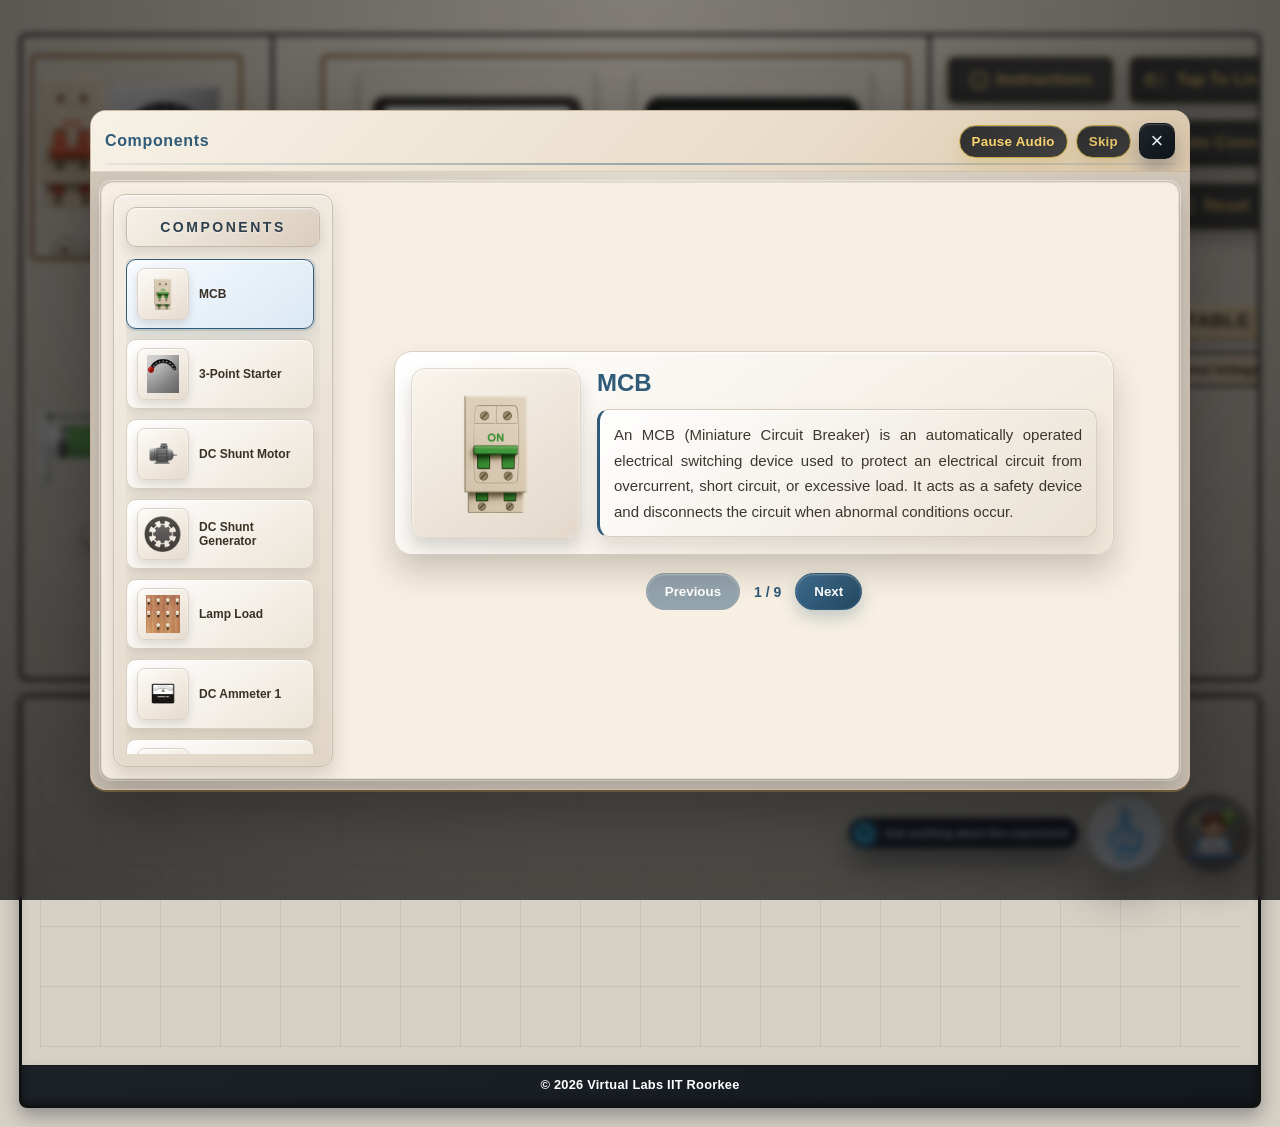
==== commit 12387f7e: "UI UPDATED" ====
--- a/static/index.html
+++ b/static/index.html
@@ -83,13 +83,13 @@
         <div class="rheostat">
           <img src="../images/Rheostat.png" alt="rheostat">
            <div>
-              <button class="point-L1">I</button>
-              <button class="point-L2">H</button>
-
-              <div id="pointL1" class="point"></div>
-              <div id="pointL2" class="point"></div>
-            </div>
-          
+              <button class="point-I">I</button>
+              <button class="point-H">H</button>
+
+              <div id="pointI" class="point"></div>
+              <div id="pointH" class="point"></div>
+            </div>
+          <h3 class="rheostat-label">Rheostat</h3>
            
         </div>
       </aside>
--- a/css/styles.css
+++ b/css/styles.css
@@ -214,141 +214,27 @@
 /* =========================
    LAMP BOARD
 ========================= */
-.lamp-board {
+.rheostat {
   position: relative;
-  top: 4px;
+  top: 130px;
   width: 100%;
   max-width: 290px;
   height: 380px;
   left: -8px;
 
-  /* Removed fixed height: let aspect-ratio control for responsiveness */
-  aspect-ratio: 4 / 3;
-  padding: clamp(12px, 1.8vw, 18px);
-  background-image: url(../images/wooden-texture.jpg);
-  background-size: cover;
-  background-position: center;
-  border: 4px solid var(--wood-border);
-  border-radius: 6px;
-  display: flex;
-  flex-direction: column;
-  align-items: center;
-  gap: clamp(8px, 1.2vw, 12px);
-  box-shadow: inset 0 0 8px rgba(0, 0, 0, 0.12), 0 6px 14px rgba(0, 0, 0, 0.18);
-  overflow: visible;
-  margin-left: auto;
-  margin-right: auto;
-}
-
-.lamp-grid {
-  width: 120%;
-  display: grid;
-  grid-template-columns: repeat(4, minmax(0, 1fr));
-  gap: clamp(12px, 2vw, 18px);
-  justify-items: center;
-  align-items: center;
-}
-
-.lamp-bulb {
-  /* Slightly reduced sizes for better fit */
-  width: clamp(170px, 10vw, 220px);
-  height: 80px;
-  justify-self: center;
-  filter: drop-shadow(0 4px 6px rgba(0, 0, 0, 0.25));
-  border-radius: 12px;
-}
-
-.lamp-grid .lamp-bulb:nth-child(9) {
-  grid-column: 2;
-}
-
-.lamp-grid .lamp-bulb:nth-child(10) {
-  grid-column: 3;
-}
-
-
-
-/* Dropdown styling to match the warm, tactile theme */
-.lampboard-dropdown {
-  width: 100%;
-  max-width: 300px;
-  margin: 0px 0px 1px -12px;
-  padding: 2px;
-  background: linear-gradient(180deg, #f6eedc, #e8dcc6);
-  border: 2px solid rgba(17, 17, 17, 0.25);
-  border-radius: 10px;
-  box-shadow: 0 8px 16px rgba(0, 0, 0, 0.12), inset 0 1px 0 rgba(255, 255, 255, 0.7);
-}
-
-.lampboard-dropdown select {
-  width: 100%;
-  appearance: none;
-  -webkit-appearance: none;
-  -moz-appearance: none;
-  padding: 10px 38px 10px 14px;
-  font-weight: 600;
-  letter-spacing: 0.02em;
-  color: #2f241a;
-  background: linear-gradient(135deg, #fdf7e7, #e4d5bd 55%, #ccb899);
-  border: 2px solid rgba(40, 32, 24, 0.35);
-  border-radius: 8px;
-  box-shadow: inset 0 2px 6px rgba(255, 255, 255, 0.6),
-    inset 0 -3px 8px rgba(0, 0, 0, 0.08),
-    0 6px 14px rgba(0, 0, 0, 0.15);
-  cursor: pointer;
-  transition: transform 0.15s ease, box-shadow 0.15s ease, filter 0.15s ease;
-  background-image:
-    linear-gradient(45deg, transparent 50%, #6a543e 50%),
-    linear-gradient(135deg, #6a543e 50%, transparent 50%);
-  background-position:
-    calc(100% - 18px) calc(50% - 3px),
-    calc(100% - 12px) calc(50% - 3px);
-  background-size: 8px 8px;
-  background-repeat: no-repeat;
-}
-
-.lampboard-dropdown select:hover {
-  transform: translateY(-1px);
-  box-shadow: inset 0 2px 6px rgba(255, 255, 255, 0.7),
-    inset 0 -3px 8px rgba(0, 0, 0, 0.1),
-    0 10px 18px rgba(0, 0, 0, 0.18);
-  filter: saturate(1.03);
-}
-
-.lampboard-dropdown select:focus {
-  outline: 2px solid #b08452;
-
-}
-
-.lampboard-dropdown select option {
-  color: #2f241a;
-  font-weight: 600;
-  padding: 10px 14px;
-  background: linear-gradient(180deg, #fff7e5, #e3d2b8 60%, #ceb896);
-  border-bottom: 1px solid rgba(17, 17, 17, 0.15);
-}
-
-.lampboard-dropdown select option:checked {
-  background: linear-gradient(180deg, #f0dfbf, #d5c09a);
-}
-
-.lampboard-dropdown select option:hover {
-  background: linear-gradient(180deg, #ffeec7, #e6cda1);
-}
-
-
+}
+ 
 .meter-area {
   position: relative;
-  left: -200px;
-  width: min(200px, 100%);
+  left: 0;
+  width: min(100%, 760px);
   margin: 0 auto;
 }
 
 .meter-panel {
-  width: 45%;
-  aspect-ratio: 900 / 230;
-  min-height: clamp(250px, 25vw, 270px);
-  /* Reduced min-height for better vertical fit */
+  width: 100%;
+ 
+  min-height: clamp(250px, 25vw, 300px);
   height: auto;
   background-image: url(../images/wooden-texture.jpg);
   background-size: cover;
@@ -365,18 +251,16 @@
 .meters {
   position: relative;
   display: grid;
-  grid-template-columns: repeat(4, minmax(140px, 1fr));
-  /* Reduced min for better horizontal fit */
+  grid-template-columns: repeat(2, minmax(150px, 1fr));
   grid-template-rows: auto auto;
-  column-gap: clamp(12px, 1.6vw, 18px);
-  row-gap: clamp(12px, 2vw, 18px);
+  column-gap: clamp(12px, 2vw, 24px);
+  row-gap: clamp(10px, 1.6vw, 16px);
   width: 100%;
   height: 100%;
   align-items: start;
   justify-items: center;
-  padding-inline: clamp(4px, 1vw, 10px);
-  overflow-x: hidden;
-  /* Ensure no X overflow */
+  padding-inline: clamp(8px, 1.5vw, 14px);
+  overflow-x: visible;
 }
 
 .meter-card {
@@ -384,10 +268,9 @@
   grid-row: 1;
   width: 100%;
   max-width: 240px;
-  min-width:140px;
-  /* Reduced */
+  min-width: 150px;
   height: auto;
-  aspect-ratio: 5 / 4;
+  aspect-ratio: 3 / 3;
   padding: clamp(4px, 0.8vw, 8px);
   border-radius: 6px;
   box-shadow: inset 0 -3px 6px rgba(0, 0, 0, 0.45), 0 6px 10px rgba(0, 0, 0, 0.2);
@@ -395,6 +278,7 @@
   align-items: center;
   justify-content: center;
   overflow: visible;
+ 
 }
 
 .meter-card > img {
@@ -407,7 +291,7 @@
 #vlt {
   position: relative;
   top: 5px;
-  transform: scale(1.32);
+  transform: scale(1.05);
   transform-origin: center;
 }
  
@@ -675,23 +559,25 @@
 #voltmeter1-label,
 #ammter2-label,
 #voltmeter2-label {
-  margin-top: 40px;
-  position: absolute;
-  top: -35px;
-  left: 38px;
+  margin-top: 0;
+  position: static;
+  top: auto;
+  left: auto;
   grid-row: 2;
   letter-spacing: 0.08em;
   font-size: clamp(0.88rem, 0.5vw, 0.89rem);
   color: #3b2f24;
   font-weight: 700;
   white-space: nowrap;
-  width: 150px;
+  width: min(170px, 100%);
   padding: 4px 12px;
   background: linear-gradient(135deg, #fff7e2, #e3cfa5);
   box-shadow: 0 3px 0 #b18c58, 0 6px 12px rgba(0, 0, 0, 0.2), inset 0 1px 0 rgba(255, 255, 255, 0.8);
   text-shadow: 0 1px 0 #fff, 0 2px 4px rgba(0, 0, 0, 0.25);
   border-radius: 4px;
   text-align: center;
+  justify-self: center;
+  align-self: start;
 
 }
 
@@ -704,65 +590,62 @@
 }
 
 #ammter2-label {
-  grid-column: 3;
+  grid-column: 1;
 }
 
 #voltmeter2-label {
-  grid-column: 4;
+  grid-column: 2;
 }
  
 /* On very small widths, further reduce to prevent squeeze/overflow */
 @media (max-width: 720px) {
   .meters {
-    grid-template-columns: repeat(4, minmax(110px, 1fr));
-    /* Further reduced */
-    padding: 0 clamp(10px, 2vw, 16px);
-    overflow-x: hidden;
+    grid-template-columns: repeat(2, minmax(120px, 1fr));
+    padding: 0 clamp(6px, 2vw, 12px);
+    overflow-x: visible;
   }
 
   .meter-card {
-    min-width: 110px;
-    aspect-ratio: 5 / 4;
-  }
-}
-
-/* Additional media for very small screens: stack meters into 2x2 grid */
+    min-width: 120px;
+    max-width: 190px;
+    aspect-ratio: 1 / 1;
+  }
+}
+
+/* Additional media for very small screens: stack meters in one column */
 @media (max-width: 600px) {
   .meters {
-    grid-template-columns: repeat(2, 1fr);
+    grid-template-columns: 1fr;
     grid-template-rows: repeat(4, auto);
-    /* 2 rows of meters + 2 rows of labels */
+    justify-items: center;
+  }
+
+  .meter-card:nth-of-type(1) {
+    grid-column: 1;
+    grid-row: 1;
   }
 
   #ammter1-label {
     grid-column: 1;
+    grid-row: 2;
+  }
+
+  .meter-card:nth-of-type(2) {
+    grid-column: 1;
     grid-row: 3;
   }
 
   #voltmeter1-label {
-    grid-column: 2;
-    grid-row: 3;
-  }
-
-  #ammter2-label {
     grid-column: 1;
     grid-row: 4;
   }
 
+  #ammter2-label,
   #voltmeter2-label {
-    grid-column: 2;
-    grid-row: 4;
-  }
-
-  .meter-card:nth-child(3) {
-    grid-row: 2;
-  }
-
-  .meter-card:nth-child(4) {
-    grid-row: 2;
-  }
-}
-.lamp-load-label { 
+    display: none;
+  }
+}
+.rheostat-label { 
   position: absolute;
   top: 87%;
   left: 55px;
@@ -821,9 +704,9 @@
 ========================= */
 .workspace {
   position: absolute;
-  top: 380px;
-  left: 206px;
-  height: 295px;
+  top: 300px;
+  left: 200px;
+  height: 300px;
   display: flex;
   flex-direction: column;
   align-items: flex-start;
@@ -1912,19 +1795,17 @@
     overflow-x: auto;
   }
 
-  /* Optional: Allow meter area to expand beyond 900px on very wide screens */
   .meter-area {
-    width: 100%;
+    width: min(100%, 760px);
   }
 
   .meters {
-    grid-template-columns: repeat(4, minmax(170px, 1fr));
-    /* Restore larger min-width for better spacing on wide screens */
+    grid-template-columns: repeat(2, minmax(180px, 1fr));
     overflow-x: visible;
   }
 
   .meter-card {
-    min-width: 170px;
+    min-width: 180px;
   }
 }
 
--- a/css/styles2.css
+++ b/css/styles2.css
@@ -8,8 +8,6 @@
  .point-D,
  .point-E, 
  .point-G, 
- .point-H, 
- .point-I, 
  .point-J, 
  .point-K,
  .point-A1,
@@ -20,8 +18,8 @@
  .point-Z2,
  .point-A4,
  .point-Z4,
- .point-L1,
- .point-L2 {
+ .point-I,
+ .point-H {
    position: absolute;
    width: 44px;
    height: 44px;
@@ -37,8 +35,8 @@
    cursor: pointer;
    transition: transform 0.15s ease, box-shadow 0.15s ease, filter 0.15s ease;
  }
-.point-L1:hover,
-.point-L2:hover {
+.point-I:hover,
+.point-H:hover {
   transform: translateY(-2px);
   box-shadow: inset 0 2px 6px rgba(255, 255, 255, 0.7),
     inset 0 -3px 8px rgba(0, 0, 0, 0.14),
@@ -46,8 +44,8 @@
   filter: saturate(1.04);
 }
 
-.point-L1:active,
-.point-L2:active {
+.point-I:active,
+.point-H:active {
   transform: translateY(0);
   box-shadow: inset 0 2px 6px rgba(255, 255, 255, 0.55),
     inset 0 -3px 8px rgba(0, 0, 0, 0.12),
@@ -62,8 +60,6 @@
 .point-D:hover,
 .point-E:hover,
 .point-G:hover,
-.point-H:hover,
-.point-I:hover,
 .point-J:hover,
 .point-K:hover,
 .point-A1:hover,
@@ -74,8 +70,8 @@
 .point-Z2:hover,
 .point-A4:hover,
 .point-Z4:hover,
-.point-L1:hover,
-.point-L2:hover {
+.point-I:hover,
+.point-H:hover {
    transform: translateY(-2px);
    box-shadow: inset 0 2px 6px rgba(255, 255, 255, 0.7),
      inset 0 -3px 8px rgba(0, 0, 0, 0.14),
@@ -104,8 +100,8 @@
 .point-Z2:active,
 .point-A4:active,
 .point-Z4:active,
-.point-L1:active,
-.point-L2:active   {
+.point-I:active,
+.point-H:active   {
    transform: translateY(0);
    box-shadow: inset 0 2px 6px rgba(255, 255, 255, 0.55),
      inset 0 -3px 8px rgba(0, 0, 0, 0.12),
@@ -144,7 +140,7 @@
 
  #pointC {
    position: absolute;
-   left: 70px;
+   left: 52px;
   top: 158px;
  
  
@@ -152,31 +148,22 @@
 
  #pointD {
    position: absolute;
-left: 145px;
+left: 122px;
 top: 158px;
     
  }
 
  #pointE {
    position: absolute;
-    left: 70px;
+    left: 50px;
    top: 158px;
  }
  #pointG {
  position: absolute;
-  left: 145px;
+  left: 122px;
   top: 158px;
  }
- #pointH {
-  position: absolute;
-    left: 70px;
-top: 160px;
- }
- #pointI {
- position: absolute;
-left: 145px;
-top: 160px;
- }
+ 
  #pointJ {
   position: absolute;
     left: 70px;
@@ -232,16 +219,16 @@
 left:205px;
   top: 228px;
 }
-#pointL1 {
+#pointI {
   position: absolute;
   left: 62px;
-   top: 280px;
-}
-
-#pointL2 {
-   position: absolute;
-  left:210px;
-top: 280px;
+   top: 100px;
+}
+
+#pointH {
+   position: absolute;
+  left:196px;
+top: 100px;
 }
 
  .point-R {
@@ -294,7 +281,7 @@
    position: absolute;
    width: 24px;
    height: 24px;
-   left: 57px;
+   left: 42px;
    top: 175px;
  }
 
@@ -303,7 +290,7 @@
    position: absolute;
    width: 24px;
    height: 24px;
-   left:  133px;
+   left:  110px;
    top: 175px;
  }
 
@@ -312,7 +299,7 @@
    position: absolute;
    width: 24px;
    height: 24px;
-left: 57px;
+left: 40px;
   top: 175px;
 }
 .point-G {
@@ -320,7 +307,7 @@
    position: absolute;
    width: 24px;
    height: 24px;
-    left:  133px;
+    left:  112px;
   top: 175px;
 }
 .point-H {
@@ -328,16 +315,16 @@
    position: absolute;
    width: 24px;
    height: 24px;
-left: 57px;
-  top: 175px;
+   left: 185px;
+    top: 115px;
 }
 .point-I {
   font-weight: bold;
    position: absolute;
    width: 24px;
    height: 24px;
-    left:  133px;
-  top: 175px;
+    left:  50px;
+    top: 115px;
 }
 .point-J {
    font-weight: bold;
@@ -426,21 +413,4 @@
  top: 210px;
 
 }
-.point-L1 {
-   font-weight: bold;
-   position: absolute;
-   width: 24px;
-   height: 24px;
-   left: 45px;
-   top: 290px;
-}
-
-.point-L2 {
-   font-weight: bold;
-   position: absolute;
-   width: 24px;
-   height: 24px;
-   left:  195px;
- top: 290px;
-
-}
+ 
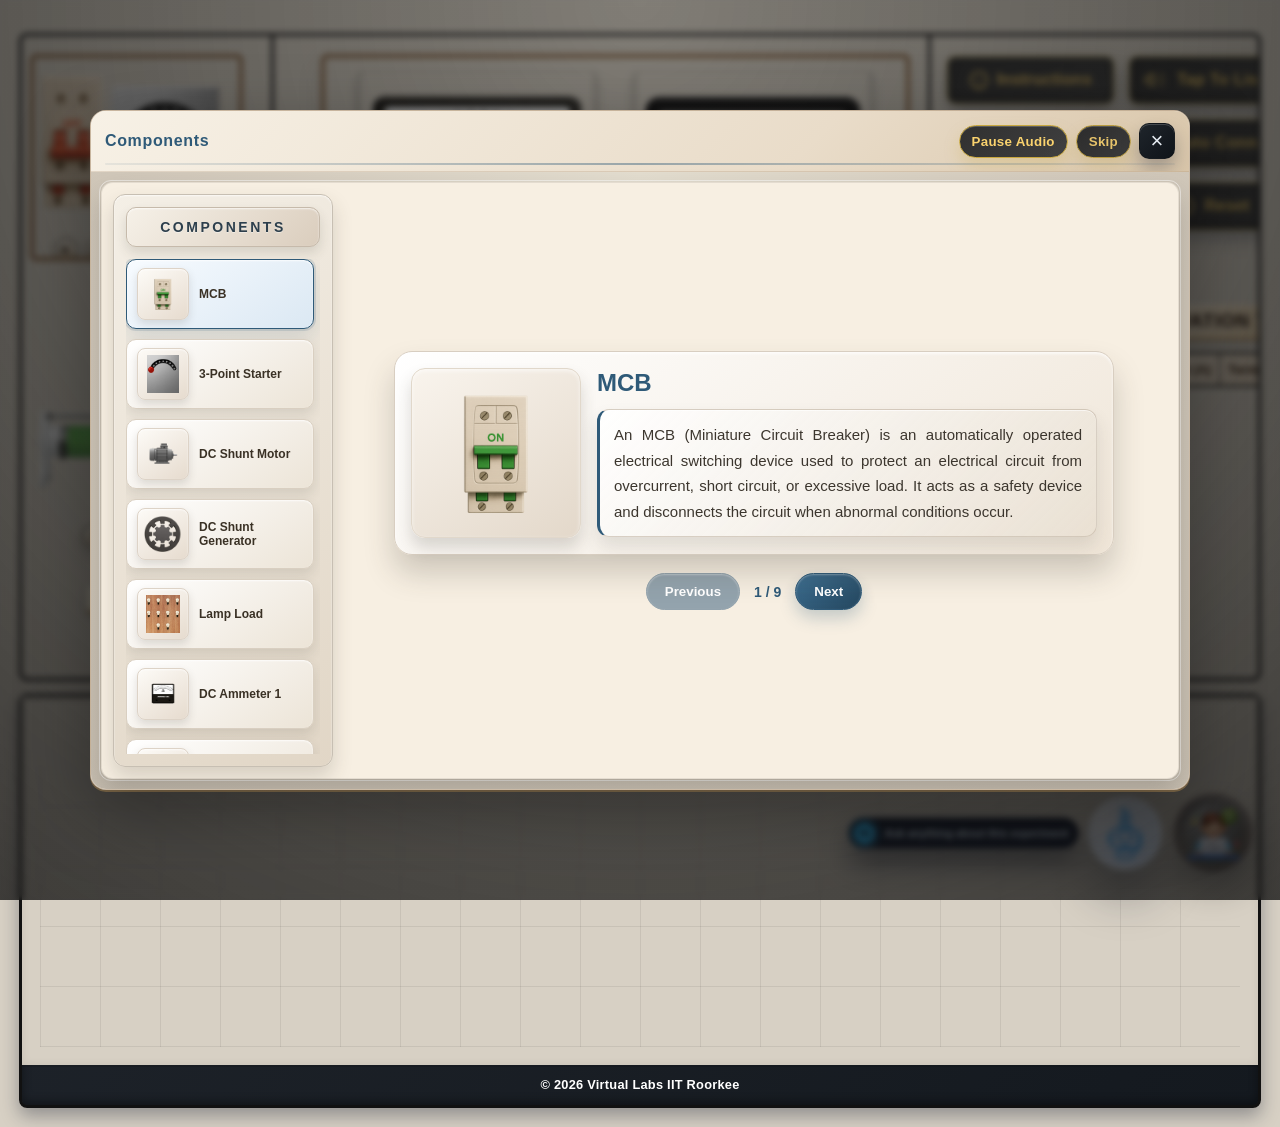
==== commit f95b0fa4: "More changes" ====
--- a/static/index.html
+++ b/static/index.html
@@ -152,7 +152,7 @@
                 </h3>
                 <div>
                   <button class="point-A1">A1</button>
-                  <button class="point-Z1">Z1</button>
+                  <button class="point-Z1">F1</button>
                         
                   <div id="pointA1" class="point"></div>
                   <div id="pointZ1" class="point"></div>
@@ -160,7 +160,7 @@
                 </div>
                 <div>
                   <button class="point-A2">A2</button>
-                  <button class="point-Z2">Z2</button>
+                  <button class="point-Z2">F2</button>
                         
                   <div id="pointA2" class="point"></div>
                   <div id="pointZ2" class="point"></div>
@@ -180,7 +180,7 @@
                 </h3>
                   <div>
                      <button class="point-A3">A3</button>
-                     <button class="point-Z3">Z3</button>
+                     <button class="point-Z3">F3</button>
                            
                      <div id="pointA3" class="point"></div>
                      <div id="pointZ3" class="point"></div>
@@ -188,7 +188,7 @@
                 </div>
                   <div>
                      <button class="point-A4">A4</button>
-                     <button class="point-Z4">Z4</button>
+                     <button class="point-Z4">F4</button>
                            
                      <div id="pointA4" class="point"></div>
                      <div id="pointZ4" class="point"></div>
@@ -271,11 +271,11 @@
              <table class="conn-table">
                <tr>
                  <th>From</th>
-                 <td>R</td><td>R</td><td>B</td><td>B</td><td>A2</td><td>L</td><td>F</td><td>A</td><td>L2</td><td>A4</td><td>Z4</td><td>I</td><td>J</td><td>H</td><td>H</td>
+                 <td>R</td><td>B</td><td>B</td><td>B</td><td>F</td><td>A</td><td>H</td><td>C</td><td>D</td><td>E</td><td>G</td>
                </tr>
                <tr>
                  <th>To</th>
-                 <td>C</td><td>E</td><td>G</td><td>A2</td><td>Z2</td><td>D</td><td>Z1</td><td>A1</td><td>A4</td><td>Z4</td><td>K</td><td>J</td><td>L1</td><td>A3</td><td>Z3</td>
+                 <td>L</td><td>H</td><td>A2</td><td>F2</td><td>I</td><td>A1</td><td>F1</td><td>A3</td><td>A4</td><td>F3</td><td>F4</td>
                </tr>
              </table>
  
@@ -354,40 +354,32 @@
                   <tr>
                     <th class="sticky top-0 z-10 px-4 py-3 text-left text-sm font-semibold text-gray-700 bg-gray-50">From</th>
                     <th class="sticky top-0 z-10 px-3 py-3 text-center text-xs font-medium text-gray-600 uppercase">R</th>
-                    <th class="sticky top-0 z-10 px-3 py-3 text-center text-xs font-medium text-gray-600 uppercase">R</th>
                     <th class="sticky top-0 z-10 px-3 py-3 text-center text-xs font-medium text-gray-600 uppercase">B</th>
                     <th class="sticky top-0 z-10 px-3 py-3 text-center text-xs font-medium text-gray-600 uppercase">B</th>
-                    <th class="sticky top-0 z-10 px-3 py-3 text-center text-xs font-medium text-gray-600 uppercase">A2</th>
-                    <th class="sticky top-0 z-10 px-3 py-3 text-center text-xs font-medium text-gray-600 uppercase">L</th>
+                    <th class="sticky top-0 z-10 px-3 py-3 text-center text-xs font-medium text-gray-600 uppercase">B</th>
                     <th class="sticky top-0 z-10 px-3 py-3 text-center text-xs font-medium text-gray-600 uppercase">F</th>
                     <th class="sticky top-0 z-10 px-3 py-3 text-center text-xs font-medium text-gray-600 uppercase">A</th>
-                    <th class="sticky top-0 z-10 px-3 py-3 text-center text-xs font-medium text-gray-600 uppercase">L2</th>
-                    <th class="sticky top-0 z-10 px-3 py-3 text-center text-xs font-medium text-gray-600 uppercase">A4</th>
-                    <th class="sticky top-0 z-10 px-3 py-3 text-center text-xs font-medium text-gray-600 uppercase">Z4</th>
-                    <th class="sticky top-0 z-10 px-3 py-3 text-center text-xs font-medium text-gray-600 uppercase">I</th>
-                    <th class="sticky top-0 z-10 px-3 py-3 text-center text-xs font-medium text-gray-600 uppercase">J</th>
                     <th class="sticky top-0 z-10 px-3 py-3 text-center text-xs font-medium text-gray-600 uppercase">H</th>
-                    <th class="sticky top-0 z-10 px-3 py-3 text-center text-xs font-medium text-gray-600 uppercase">H</th>
+                    <th class="sticky top-0 z-10 px-3 py-3 text-center text-xs font-medium text-gray-600 uppercase">C</th>
+                    <th class="sticky top-0 z-10 px-3 py-3 text-center text-xs font-medium text-gray-600 uppercase">D</th>
+                    <th class="sticky top-0 z-10 px-3 py-3 text-center text-xs font-medium text-gray-600 uppercase">E</th>
+                    <th class="sticky top-0 z-10 px-3 py-3 text-center text-xs font-medium text-gray-600 uppercase">G</th>
                   </tr>
                 </thead>
                 <tbody class="bg-white divide-y divide-gray-100 text-sm">
                   <tr class="hover:bg-gray-50">
                     <td class="px-4 py-3 font-medium text-gray-800 bg-gray-50">To</td>
-                    <td class="px-3 py-3 text-center">C</td>
-                    <td class="px-3 py-3 text-center">E</td>
-                    <td class="px-3 py-3 text-center">G</td>
+                    <td class="px-3 py-3 text-center">L</td>
+                    <td class="px-3 py-3 text-center">H</td>
                     <td class="px-3 py-3 text-center">A2</td>
-                    <td class="px-3 py-3 text-center">Z2</td>
-                    <td class="px-3 py-3 text-center">D</td>
-                    <td class="px-3 py-3 text-center">Z1</td>
+                    <td class="px-3 py-3 text-center">F2</td>
+                    <td class="px-3 py-3 text-center">I</td>
                     <td class="px-3 py-3 text-center">A1</td>
+                    <td class="px-3 py-3 text-center">F1</td>
+                    <td class="px-3 py-3 text-center">A3</td>
                     <td class="px-3 py-3 text-center">A4</td>
-                    <td class="px-3 py-3 text-center">Z4</td>
-                    <td class="px-3 py-3 text-center">K</td>
-                    <td class="px-3 py-3 text-center">J</td>
-                    <td class="px-3 py-3 text-center">L1</td>
-                    <td class="px-3 py-3 text-center">A3</td>
-                    <td class="px-3 py-3 text-center">Z3</td>
+                    <td class="px-3 py-3 text-center">F3</td>
+                    <td class="px-3 py-3 text-center">F4</td>
                   </tr>
                 </tbody>
               </table>
--- a/css/styles.css
+++ b/css/styles.css
@@ -66,7 +66,7 @@
 
   /* Keep the whole window visible and scroll INSIDE it - only Y by default */
   max-height: calc(290dvh - (var(--gutter) + var(--gutter)));
-  overflow-y: auto;
+  overflow-y: hidden;
   overflow-x: hidden;
 
   border: 3px solid var(--ink);
@@ -235,7 +235,7 @@
   width: 100%;
  
   min-height: clamp(250px, 25vw, 300px);
-  height: auto;
+  height: 330px;
   background-image: url(../images/wooden-texture.jpg);
   background-size: cover;
   background-position: center;
@@ -322,8 +322,7 @@
 }
 
 /* ---- NEEDLES (responsive + consistent) ---- */
-.meter-needle1,
-.meter-needle2 {
+.meter-needle1 {
   position: absolute;
   width: clamp(30px, 22%, 60px);
   left: 50%;
@@ -344,32 +343,30 @@
   pointer-events: none;
   z-index: 5;
 }
-.meter-needle1,
-.meter-needle2 {
+.meter-needle1 {
   transform: translate(-50%, -82.5%) rotate(-76deg);
 }
 
 /* Voltmeter artwork has a lower pivot point */
-.meter-needle3,
-.meter-needle4 {
+.meter-needle3  {
    
   transform: translate(-50%, -82.5%) rotate(-49deg);
 }
 
 
 
-.meter-needle3 img, .meter-needle4 img
+.meter-needle3 img
  {
   width: 100%;
-  height: 54px;
+  height: 80px;
   display: block;
   object-fit: contain;
   border-radius: 0;
   transform: none;
 }
-.meter-needle1 img, .meter-needle2 img {
-  width: 100%;
-  height: 58px;
+.meter-needle1 img {
+  width: 100%;
+  height: 80px;
   display: block;
   object-fit: contain;
   border-radius: 0;
@@ -556,12 +553,10 @@
 
 /* ---- LABELS (always below meters, never cut) ---- */
 #ammter1-label,
-#voltmeter1-label,
-#ammter2-label,
-#voltmeter2-label {
+#voltmeter1-label{
   margin-top: 0;
-  position: static;
-  top: auto;
+  position: relative;
+  top: 10px;
   left: auto;
   grid-row: 2;
   letter-spacing: 0.08em;
@@ -589,13 +584,6 @@
   grid-column: 2;
 }
 
-#ammter2-label {
-  grid-column: 1;
-}
-
-#voltmeter2-label {
-  grid-column: 2;
-}
  
 /* On very small widths, further reduce to prevent squeeze/overflow */
 @media (max-width: 720px) {
@@ -640,14 +628,11 @@
     grid-row: 4;
   }
 
-  #ammter2-label,
-  #voltmeter2-label {
-    display: none;
-  }
+ 
 }
 .rheostat-label { 
   position: absolute;
-  top: 87%;
+  top: 47%;
   left: 55px;
   grid-row: 2;
   letter-spacing: 0.08em;
@@ -665,7 +650,7 @@
 }
 .dc-motor-label {
   position: absolute;
-  top: 117%;
+  top: 120%;
   left: 20px;
   grid-row: 2;
   letter-spacing: 0.08em;
@@ -683,7 +668,7 @@
 }
 .dc-generator-label {
     position: absolute;
-  top: 117%;
+  top: 120%;
   left: 10px;
   grid-row: 2;
   letter-spacing: 0.08em;
@@ -704,38 +689,45 @@
 ========================= */
 .workspace {
   position: absolute;
-  top: 300px;
-  left: 200px;
-  height: 300px;
+  top: 350px;
+  left: 50px;
+  right: auto;
+  width: fit-content;
+  max-width: calc(100% - clamp(8px, 1.5vw, 20px));
+  min-height: clamp(250px, 23vw, 320px);
+  height: auto;
   display: flex;
   flex-direction: column;
   align-items: flex-start;
-  justify-content: center;
+  justify-content: flex-start;
   border: 3px solid var(--ink);
   gap: clamp(18px, 2.5vw, 28px);
   padding: clamp(12px, 2vw, 18px);
+  box-sizing: border-box;
 }
 
 .equipment-row {
   display: flex;
+  width: 100%;
   align-items: flex-start;
-  justify-content: center;
+  justify-content: flex-start;
   flex-direction: column;
   gap: clamp(12px, 2vw, 20px);
-  /* Reduced gap */
 }
 
 .assembly {
   display: flex;
   align-items: center;
-  justify-content: center;
-  gap: clamp(2px, 0.5vw, 6px);
-  min-width: clamp(320px, 45vw, 500px);
+  justify-content: flex-start;
+  gap: clamp(6px, 1vw, 12px);
+  width: max-content;
+  max-width: 100%;
 }
 
 .motor-box,
 .generator-box {
-  width: 100%;
+  flex: 0 1 clamp(240px, 20vw, 280px);
+  width: clamp(240px, 20vw, 280px);
   aspect-ratio: 1;
   border: 3px solid var(--ink);
   background: linear-gradient(180deg, #b7b2a6, #c5bfb2);
@@ -744,7 +736,8 @@
   justify-content: center;
   padding: clamp(12px, 2vw, 18px);
   position: relative;
-  height: 250px;
+  height: clamp(235px, 19vw, 260px);
+  min-width: 0;
 }
 
 .motor-box img {
@@ -785,13 +778,12 @@
 }
 
 .coupler {
-  /* Slightly reduced */
-  width: 80px;
+  width: clamp(52px, 6vw, 80px);
   height: auto;
   display: flex;
   justify-content: center;
   flex-shrink: 0;
-  margin: 0 clamp(-19px, -1.5vw, -6px);
+  margin: 0 clamp(-20px, -1vw, -1px);
 }
 
 .coupler img {
@@ -987,7 +979,7 @@
 .observation-floating {
   position: absolute;
   top: 250px;
-  right: -50px;
+  right: -120px;
   transform: translateX(calc(100% + clamp(8px, 2vw, 16px)));
   width: clamp(220px, 22vw, 340px);
   min-width: 0;
@@ -1059,8 +1051,8 @@
 
 .graph-actions {
   position: relative;
-  top: 420px;
-  left: 1010px;
+  top: 340px;
+  left: 900px;
   display: flex;
   align-items: center;
   gap: 10px;
@@ -1258,7 +1250,7 @@
 .mcb-label {
   position: absolute;
   letter-spacing: 0.1em;
-  top: 133%;
+  top: 130%;
   left: 50%;
   transform: translateX(-50%);
   font-size: clamp(0.99rem, 0.95vw, 0.75rem);
@@ -1274,7 +1266,7 @@
 .starter-label {
   position: absolute;
   letter-spacing: 0.1em;
-  top: 104.5%;
+  top: 102%;
   left: 50%;
   transform: translateX(-50%);
   font-size: clamp(0.99rem, 0.95vw, 0.75rem);
@@ -1789,10 +1781,10 @@
 /* =========================
    RESPONSIVE LAYOUT
 ========================= */
-/* Enable horizontal overflow/scrolling for larger screens (e.g., wider than typical "100%" viewport like 1024px) */
+/* Keep horizontal overflow disabled on larger screens as well */
 @media (min-width: 1024px) {
   .panel {
-    overflow-x: auto;
+    overflow-x: hidden;
   }
 
   .meter-area {
@@ -2241,6 +2233,10 @@
   .top-row {
     grid-template-columns: 1fr 2fr;
   }
+
+  .workspace {
+    left: clamp(16px, 5vw, 200px);
+  }
 }
 
 
@@ -2258,6 +2254,27 @@
 
   .equipment-row {
     justify-content: center;
+  }
+
+  .workspace {
+    position: relative;
+    top: auto;
+    left: auto;
+    right: auto;
+    width: 100%;
+    margin-top: clamp(16px, 3vw, 24px);
+    min-height: clamp(220px, 45vw, 300px);
+  }
+
+  .assembly {
+    justify-content: center;
+    flex-wrap: wrap;
+    width: 100%;
+  }
+
+  .coupler {
+    margin: 0;
+    width: clamp(46px, 14vw, 70px);
   }
 }
 
--- a/css/styles2.css
+++ b/css/styles2.css
@@ -140,28 +140,28 @@
 
  #pointC {
    position: absolute;
-   left: 52px;
-  top: 158px;
+   left: 55px;
+  top: 225px;
  
  
  }
 
  #pointD {
    position: absolute;
-left: 122px;
-top: 158px;
+left: 182px;
+top: 225px;
     
  }
 
  #pointE {
    position: absolute;
     left: 50px;
-   top: 158px;
+top: 225px;
  }
  #pointG {
  position: absolute;
-  left: 122px;
-  top: 158px;
+left: 182px;
+ top: 225px;
  }
  
  #pointJ {
@@ -281,8 +281,8 @@
    position: absolute;
    width: 24px;
    height: 24px;
-   left: 42px;
-   top: 175px;
+   left: 44px;
+ top: 237px;
  }
 
  .point-D {
@@ -290,8 +290,8 @@
    position: absolute;
    width: 24px;
    height: 24px;
-   left:  110px;
-   top: 175px;
+left: 170px;
+   top: 237px;
  }
 
 .point-E {
@@ -300,15 +300,15 @@
    width: 24px;
    height: 24px;
 left: 40px;
-  top: 175px;
+   top: 237px;
 }
 .point-G {
   font-weight: bold;
    position: absolute;
    width: 24px;
    height: 24px;
-    left:  112px;
-  top: 175px;
+left: 170px;
+   top: 237px;
 }
 .point-H {
    font-weight: bold;
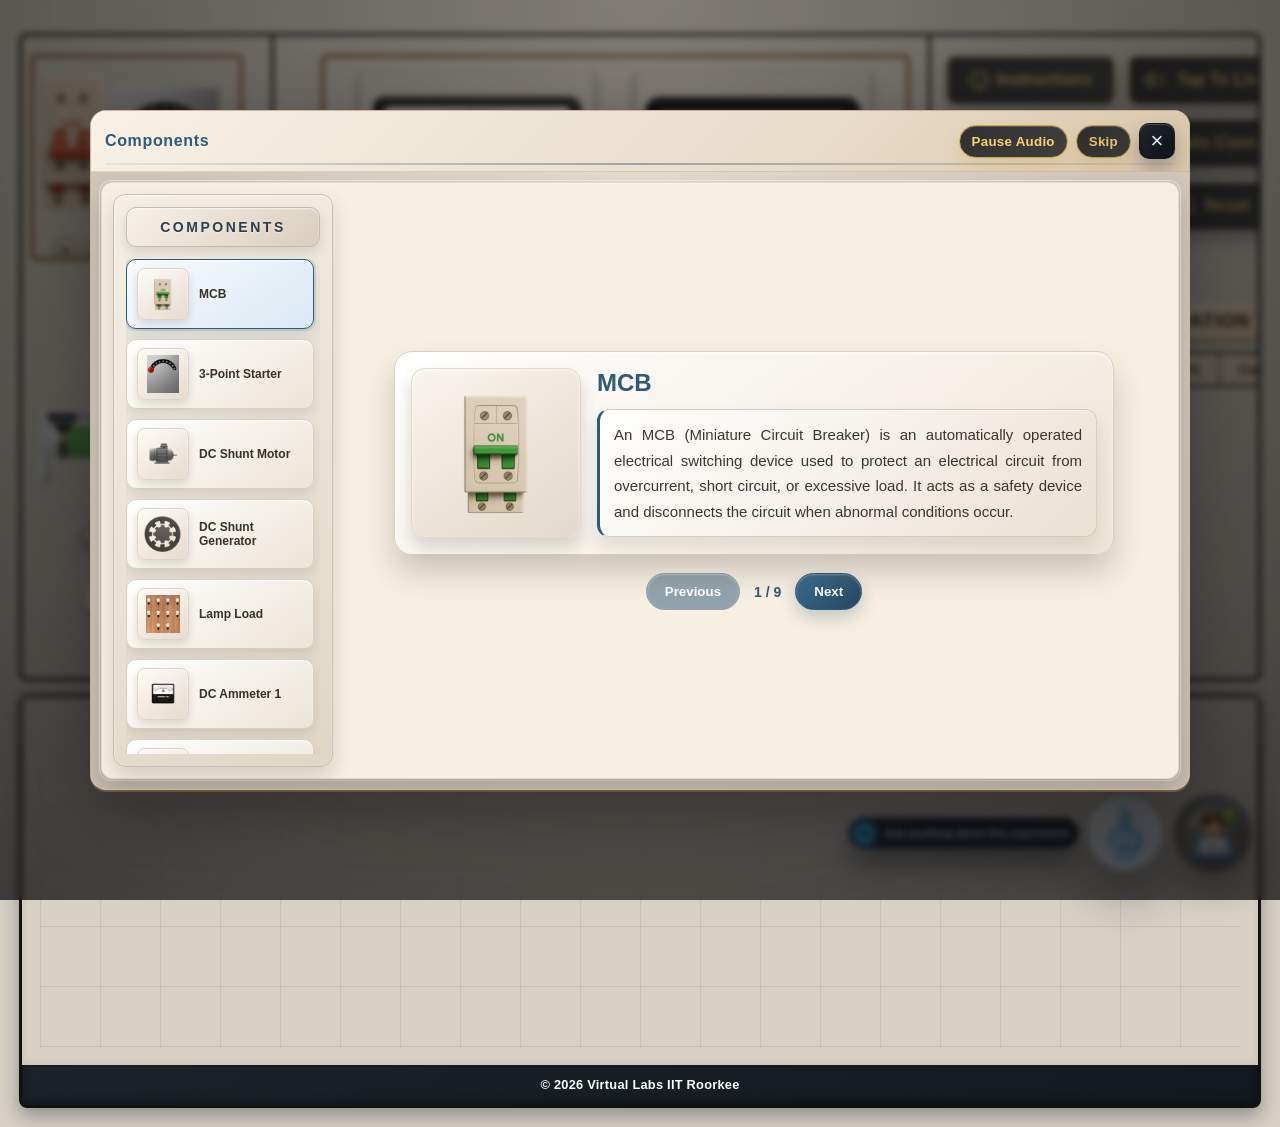
==== commit 818551f6: "More changes m" ====
--- a/static/index.html
+++ b/static/index.html
@@ -81,7 +81,11 @@
 
        
         <div class="rheostat">
+           
+
+         
           <img src="../images/Rheostat.png" alt="rheostat">
+          <img class="rheostat-nob" src="../images/nob.png" alt="Rheostat nob">
            <div>
               <button class="point-I">I</button>
               <button class="point-H">H</button>
@@ -210,8 +214,8 @@
               <thead>
                 <tr>
                   <th>S. No.</th>
-                  <th>Load Current (A)</th>
-                  <th>Terminal Voltage (V)</th>
+                  <th>Voltage (V)</th>
+                  <th>Current (A)</th>
                 </tr>
              </thead>
              <tbody id="observationBody">
--- a/css/styles.css
+++ b/css/styles.css
@@ -223,7 +223,21 @@
   left: -8px;
 
 }
- 
+.rheostat-nob {
+  width: 30px;
+  height: 30px;
+  position: absolute;
+  top:2px;
+  left: 20px;
+  cursor: grab;
+  transform-origin: 50% 50%;
+  touch-action: none;
+  user-select: none;
+}
+
+.rheostat-nob.is-grabbing {
+  cursor: grabbing;
+}
 .meter-area {
   position: relative;
   left: 0;
